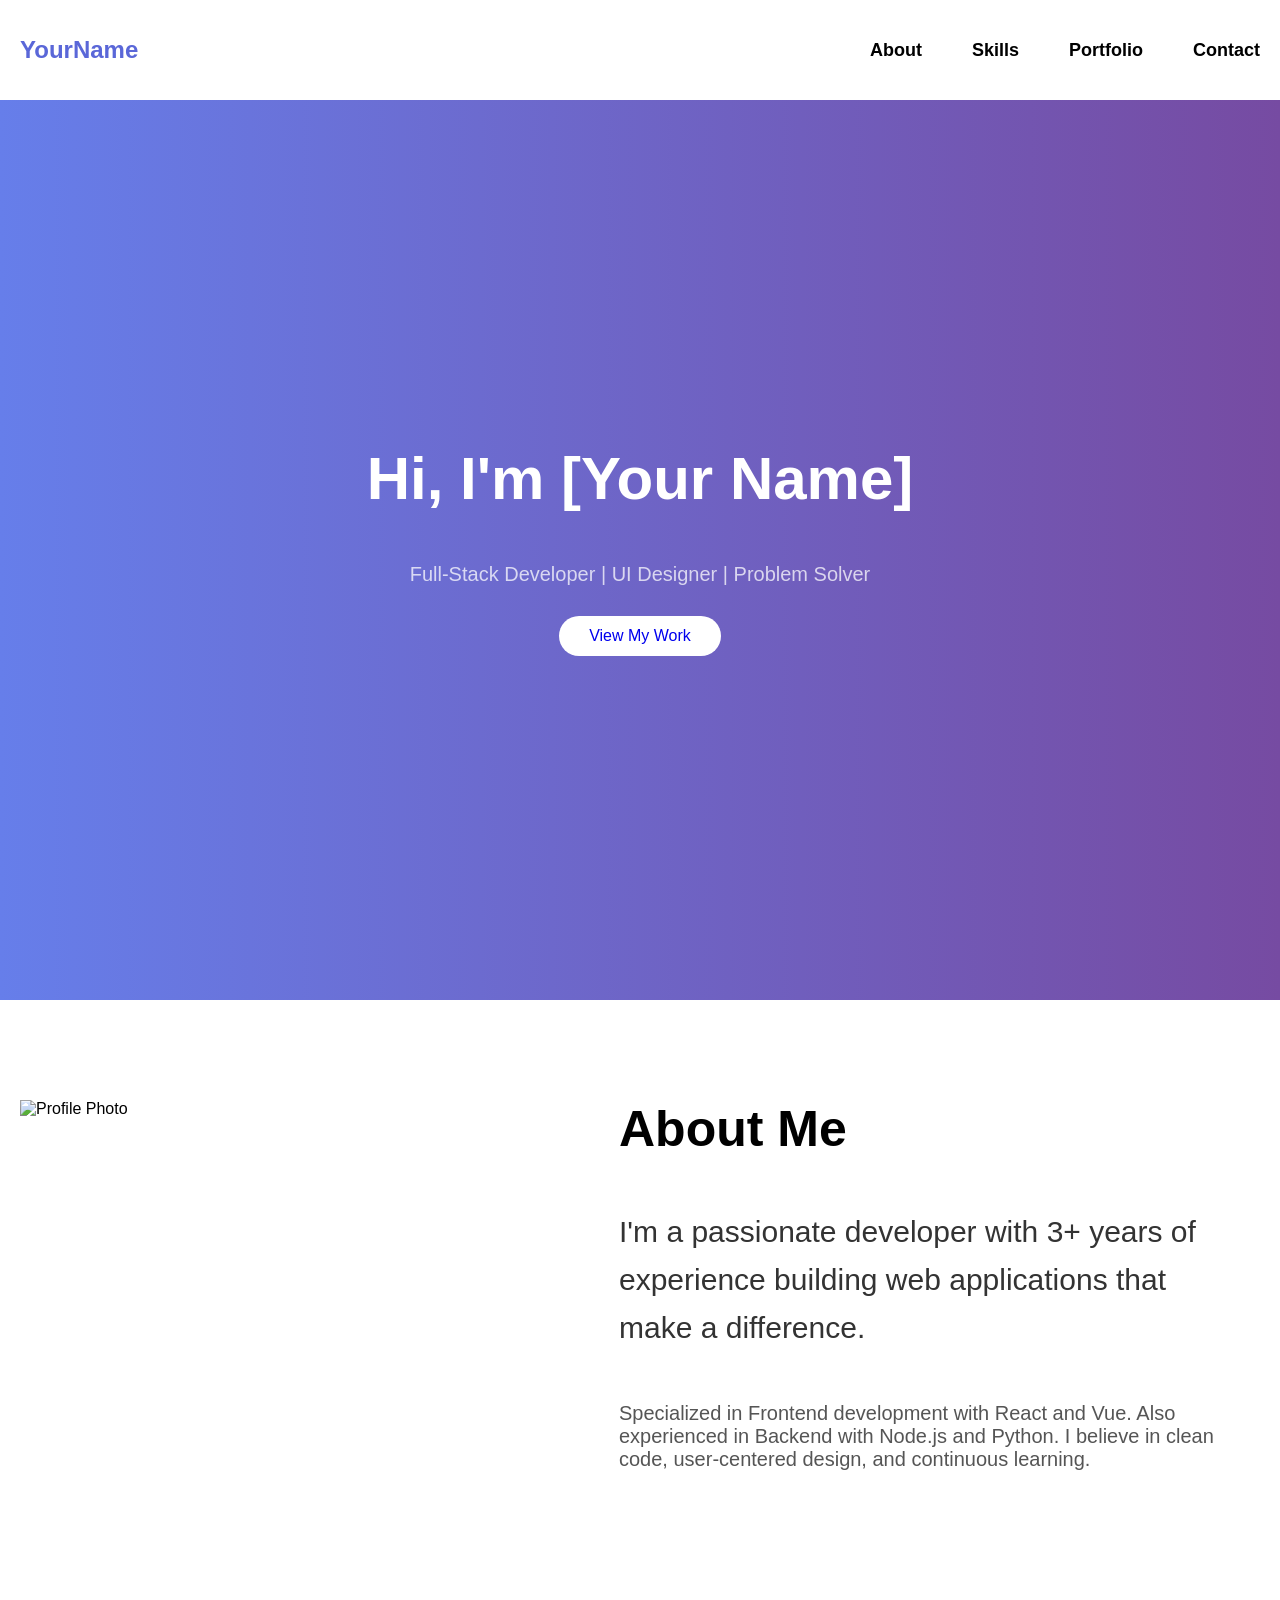
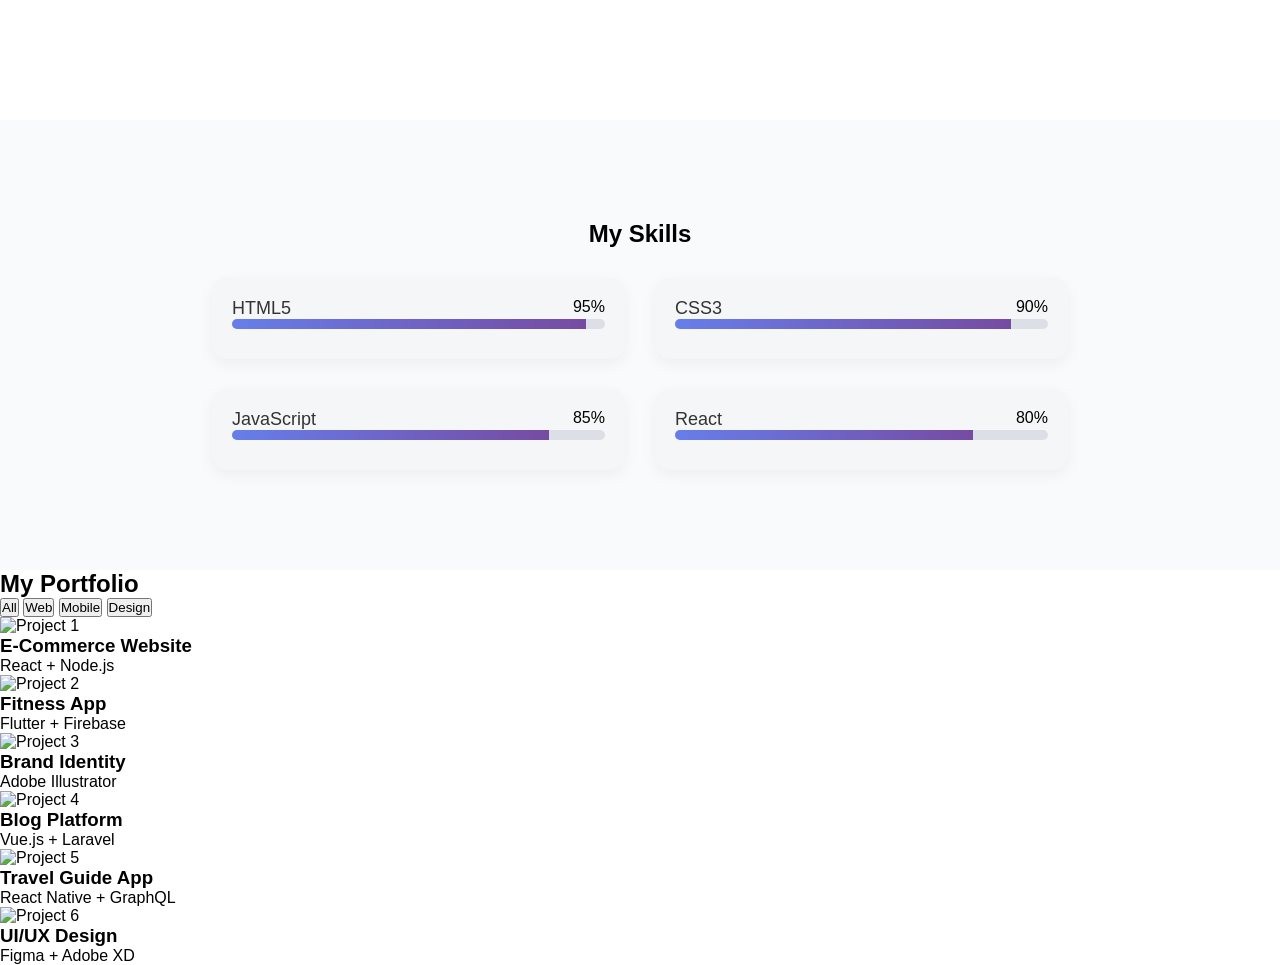
==== project/portfolio_site/6_5_2026.html @ 056db54f "[FEATURE] add portfolio section" ====
<!DOCTYPE html>
<html lang="en">
<head>
    <meta charset="UTF-8">
    <meta name="viewport" content="width=device-width, initial-scale=1.0">
    <link rel="stylesheet" href="css/01.css">
    <link rel="stylesheet" href="css/02.css">
    <title>Document</title>
</head>
<body>
    <header>
        <div class="logo">YourName</div>
            <nav>
                <a href="#about">About</a>
                <a href="#skills">Skills</a>
                <a href="#portfolio">Portfolio</a>
                <a href="#contact">Contact</a>
            </nav>
    </header>
    <section class="hero">
        <h1>Hi, I'm [Your Name]</h1>
        <p>Full-Stack Developer | UI Designer | Problem Solver</p>
        <a href="#portfolio" class="cta-button">View My Work</a>
    </section>
    <section id="about" class="about-section">
        <div class="container">
            <div class="about-grid">
                <div class="about-image">
                    <img src="https://via.placeholder.com/400x400" alt="Profile Photo">
                </div>
                <div class="about-content">
                    <h2>About Me</h2>
                    <p class="lead">I'm a passionate developer with 3+ years of experience building web
                        applications that make a difference.
                    </p>
                    <p>Specialized in Frontend development with React and Vue. Also experienced in Backend
                        with Node.js and Python. I believe in clean code, user-centered design, and continuous
                        learning.
                    </p>
                </div>
            </div>
        </div>
    </section>
    <section id="skills" class="skills-section">
        <div class="container">
            <h2>My Skills</h2>
            <div class="skills-grid">
                <div class="skill-item">
                    <div class="skill-info">
                        <span class="skill-name">HTML5</span>
                        <span class="skill-percentage">95%</span>
                    </div>
                    <div class="skill-bar">
                        <div class="skill-progress html animate"></div>
                    </div>
                </div>
                <div class="skill-item">
                    <div class="skill-info">
                        <span class="skill-name">CSS3</span>
                        <span class="skill-percentage">90%</span>
                    </div>
                    <div class="skill-bar">
                        <div class="skill-progress css animate"></div>
                    </div>
                </div>
                <div class="skill-item">
                    <div class="skill-info">
                        <span class="skill-name">JavaScript</span>
                        <span class="skill-percentage">85%</span>
                    </div>
                    <div class="skill-bar">
                        <div class="skill-progress js animate"></div>
                    </div>
                </div>
                <div class="skill-item">
                    <div class="skill-info">
                        <span class="skill-name">React</span>
                        <span class="skill-percentage">80%</span>
                    </div>
                    <div class="skill-bar">
                        <div class="skill-progress react animate"></div>
                    </div>
                </div>
            </div>
        </div>
    </section>
    <section id="portfolio" class="portfolio-section">
        <div class="container">
            <h2>My Portfolio</h2>
            <div class="portfolio-filters">
                <button class="filter-btn active">All</button>
                <button class="filter-btn">Web</button>
                <button class="filter-btn">Mobile</button>
                <button class="filter-btn">Design</button>
            </div>
            <div class="portfolio-grid">
                <div class="portfolio-item" data-category="web">
                    <img src="https://via.placeholder.com/400x300" alt="Project 1">
                    <div class="portfolio-overlay">
                        <h3>E-Commerce Website</h3>
                        <p>React + Node.js</p>
                    </div>
                </div>
                <div class="portfolio-item" data-category="mobile">
                    <img src="https://via.placeholder.com/400x300" alt="Project 2">
                    <div class="portfolio-overlay">
                        <h3>Fitness App</h3>
                        <p>Flutter + Firebase</p>
                    </div>
                </div>
                <div class="portfolio-item" data-category="design">
                    <img src="https://via.placeholder.com/400x300" alt="Project 3">
                    <div class="portfolio-overlay">
                        <h3>Brand Identity</h3>
                        <p>Adobe Illustrator</p>
                </div>
                <div class="portfolio-item" data-category="web">
                    <img src="https://via.placeholder.com/400x300" alt="Project 4">
                    <div class="portfolio-overlay">
                        <h3>Blog Platform</h3>
                        <p>Vue.js + Laravel</p>
                    </div>
                </div>
                <div class="portfolio-item" data-category="mobile">
                    <img src="https://via.placeholder.com/400x300" alt="Project 5">
                    <div class="portfolio-overlay">
                        <h3>Travel Guide App</h3>
                        <p>React Native + GraphQL</p>
                    </div>
                </div>
                <div class="portfolio-item" data-category="design">
                    <img src="https://via.placeholder.com/400x300" alt="Project 6">
                    <div class="portfolio-overlay">
                        <h3>UI/UX Design</h3>
                        <p>Figma + Adobe XD</p>
                    </div>
                </div>
            </div>
        </div>
    </section>
</body>
</html>
---- project/portfolio_site/css/01.css ----
* {
    margin: 0;
    padding: 0;
    box-sizing: border-box;
    font-family: 'Segoe UI', sans-serif
}

header
{
    position: sticky;
    top: 0;
    background-color: white;
    height: 100px;
    display: flex;
    justify-content: space-between;
    align-items: center;
    padding: 0 20px;
    z-index: 1000;
}
nav
{
    display: flex;
    gap: 50px;
}
nav a
{
    text-decoration: none;
    color: black;
    font-size: 18px;
    font-weight: bold;
    
}

nav a:hover
{
    color: yellow;
    text-decoration: underline;
}

.logo
{
    font-size: 24px;
    font-weight: bold;
    color:  #5A67D8;
}

.hero
{
    height: 100vh;
    background: linear-gradient(to right, #667eea, #764ba2);
    display: flex;
    flex-direction: column;
    justify-content: center;
    align-items: center;
    color: white;
    gap: 30px;
}

.hero h1
{
    font-size: 60px;
    margin-bottom: 20px;
}

.hero p
{
    font-size: 20px;
    color: rgba(255, 255, 255, 0.74)
    
}

.hero a
{
    display: flex;
    height: 40px;
    padding: 15px 30px;
    background-color: white;
    text-decoration: none;
    border-radius: 35px;
    align-items: center;
    justify-content: center;
}
---- project/portfolio_site/css/02.css ----
* {
    margin: 0;
    padding: 0;
    box-sizing: border-box;
    font-family: 'Segoe UI', sans-serif
}

.about-section
{
    padding: 100px 20px;
    height: 80vh;
}

.about-grid
{
    display: flex;
    flex-direction: row;
    gap: 300px;
}

.about-image
{
    width: 30%;
}
.about-content
{
    padding: 0px 20px 0 20px;
    width: 70%;
    display: flex;
    flex-direction: column;
    gap: 50px;
}

.about-content h2
{
    font-size: 50px;
    text-decoration: bold; 
}

.about-content .lead
{
    
    font-size: 30px;
    color: #333;
    line-height: 1.6;

}

.about-content p
{
    font-size: 20px;
    color: #555;

}

.skills-section .container
{
    display: flex;
    flex-direction: column;
    height: 50vh;
    margin: 0 auto;
    justify-content: center;
    align-items: center;
    gap: 30px;
    background-color: #F8FAFC;
}

.skills-grid {
    width: 70%;
    padding: 0 20px 0 20px;
    display: grid;
    grid-template-columns: repeat(2, 1fr);
    gap: 30px;
}


.skill-item {
    background: #f5f6f8;
    padding: 20px;
    border-radius: 15px;
    box-shadow: 0 5px 15px rgba(0,0,0,0.05);
    gap: 30px;
}


.skill-header {
    display: flex;
    justify-content: space-between;
    margin-bottom: 10px;
    font-weight: 600;
}

.skill-info {
    display: flex;
    justify-content: space-between;
}

.skill-name {
    font-size: 18px;
    color: #333;
}

.skill-bar {
    width: 100%;
    height: 10px;
    background: #dcdfe6;
    border-radius: 10px;
    overflow: hidden;
    margin: 0 0 10px 0;
}

.skill-progress {
    background: linear-gradient(90deg, #667eea, #764ba2);
    height: 100%;
    width: 0;
    transition: width 1s ease-out;
}

.html.animate { width: 95%; }
.css.animate { width: 90%; }
.js.animate { width: 85%; }
.react.animate { width: 80%; }
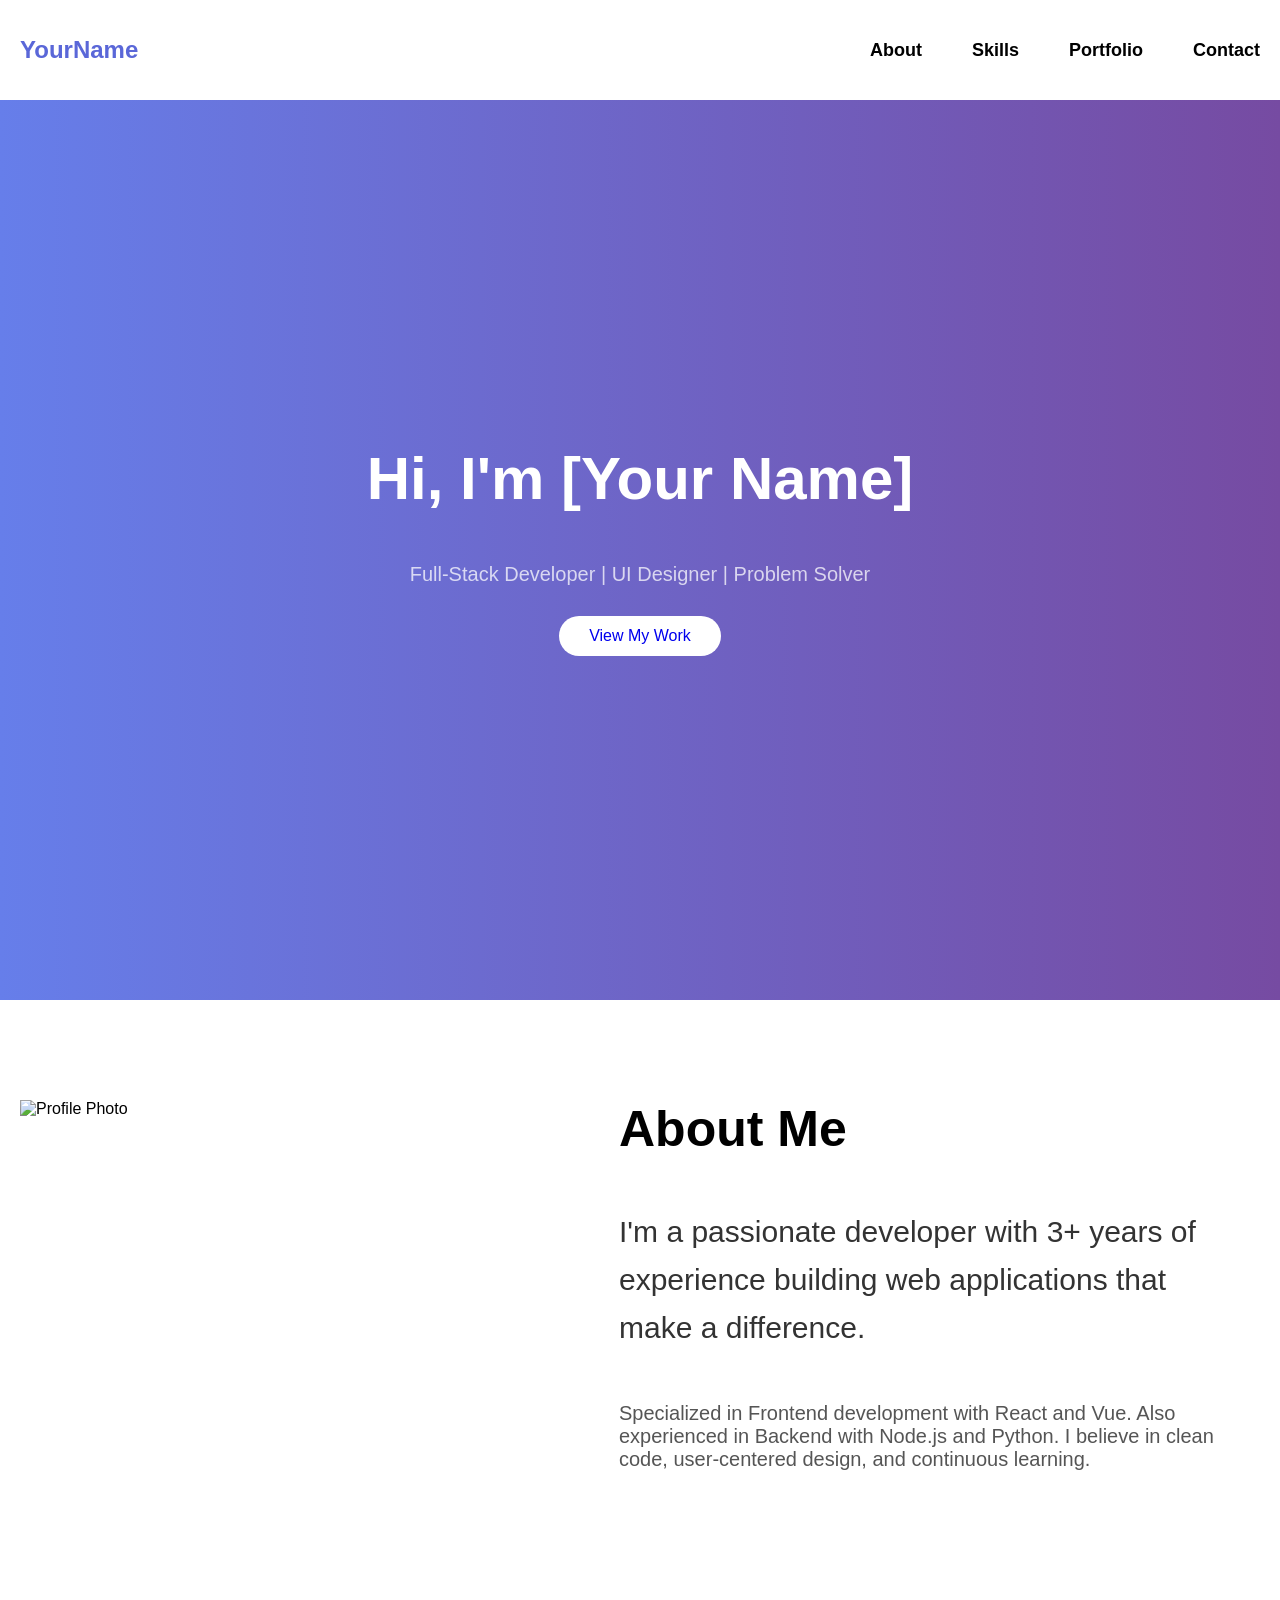
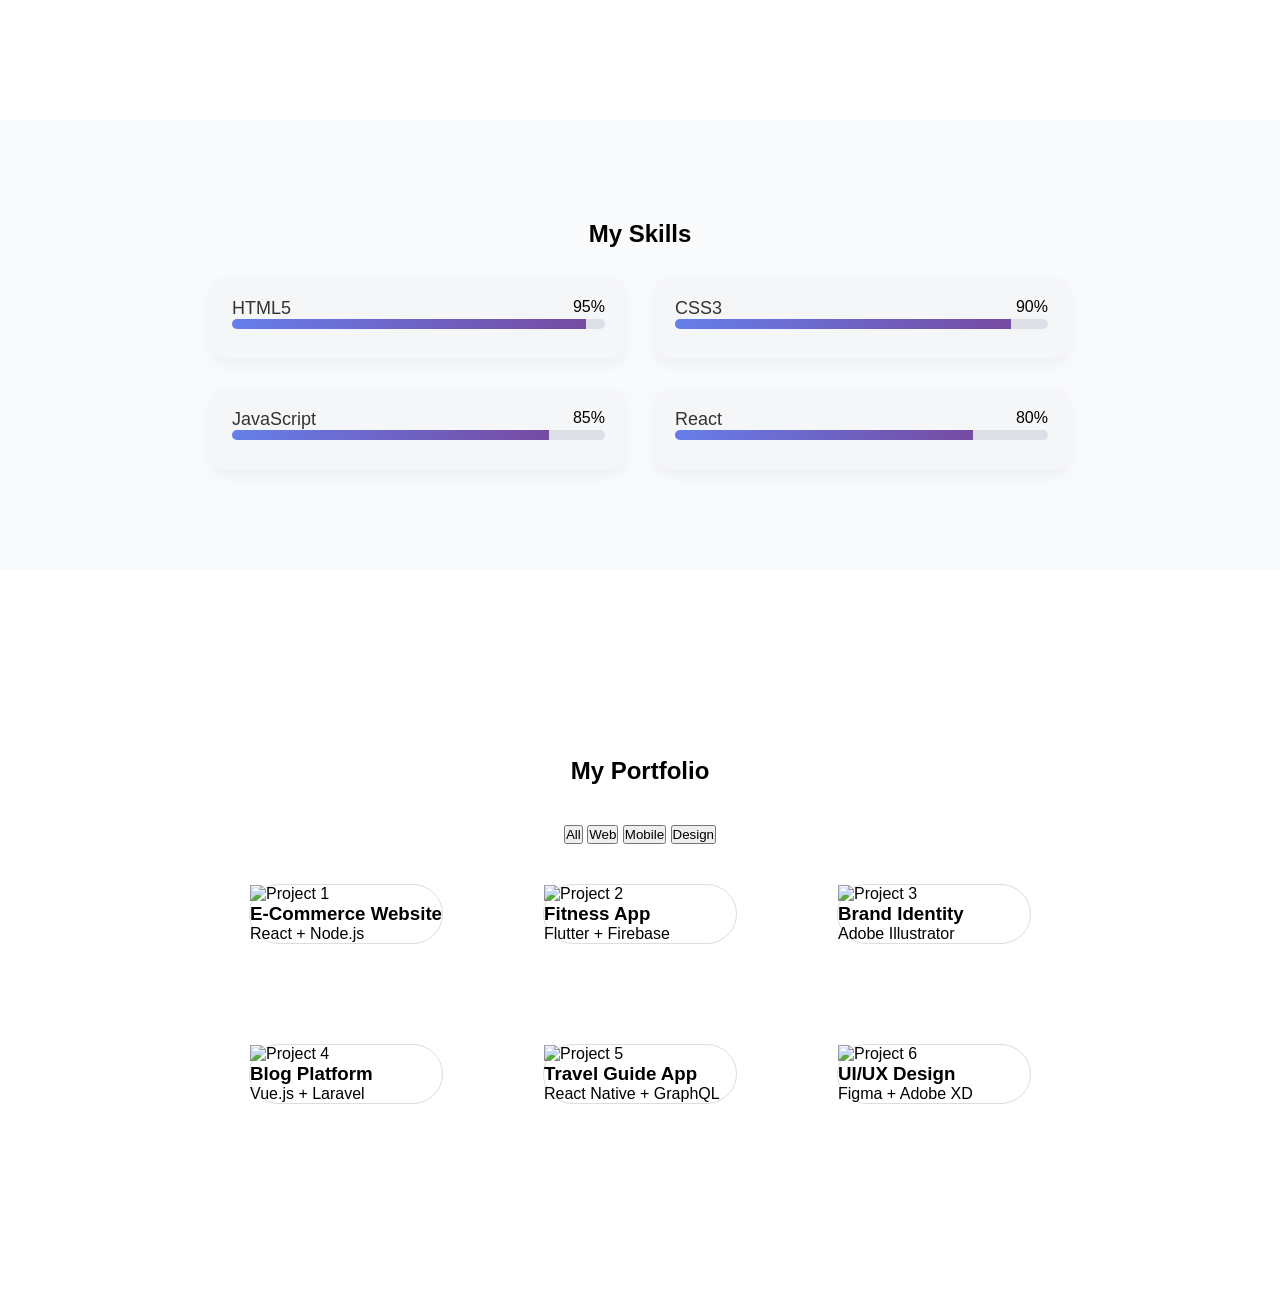
==== commit 87615c8c: "[STYLE] styling portfolio section" ====
--- a/project/portfolio_site/6_5_2026.html
+++ b/project/portfolio_site/6_5_2026.html
@@ -5,6 +5,7 @@
     <meta name="viewport" content="width=device-width, initial-scale=1.0">
     <link rel="stylesheet" href="css/01.css">
     <link rel="stylesheet" href="css/02.css">
+    <link rel="stylesheet" href="css/03.css">
     <title>Document</title>
 </head>
 <body>
@@ -113,6 +114,7 @@
                     <div class="portfolio-overlay">
                         <h3>Brand Identity</h3>
                         <p>Adobe Illustrator</p>
+                    </div>
                 </div>
                 <div class="portfolio-item" data-category="web">
                     <img src="https://via.placeholder.com/400x300" alt="Project 4">
--- a/project/portfolio_site/css/03.css
+++ b/project/portfolio_site/css/03.css
@@ -0,0 +1,29 @@
+* {
+    margin: 0;
+    padding: 0;
+    box-sizing: border-box;
+    font-family: 'Segoe UI', sans-serif
+}
+
+.portfolio-section .container
+{
+    display: flex;
+    flex-direction: column;
+    align-items: center;
+    justify-content: center;
+    height: 80vh;
+    padding: 100px 20px;
+    background-color: white;
+    gap: 40px;
+}
+
+.portfolio-item {
+    border: 1px solid #ddd;
+    border-radius: 30px;
+}
+
+.portfolio-grid {
+    display: grid;
+    grid-template-columns: repeat(3, 1fr);
+    gap: 100px;
+}
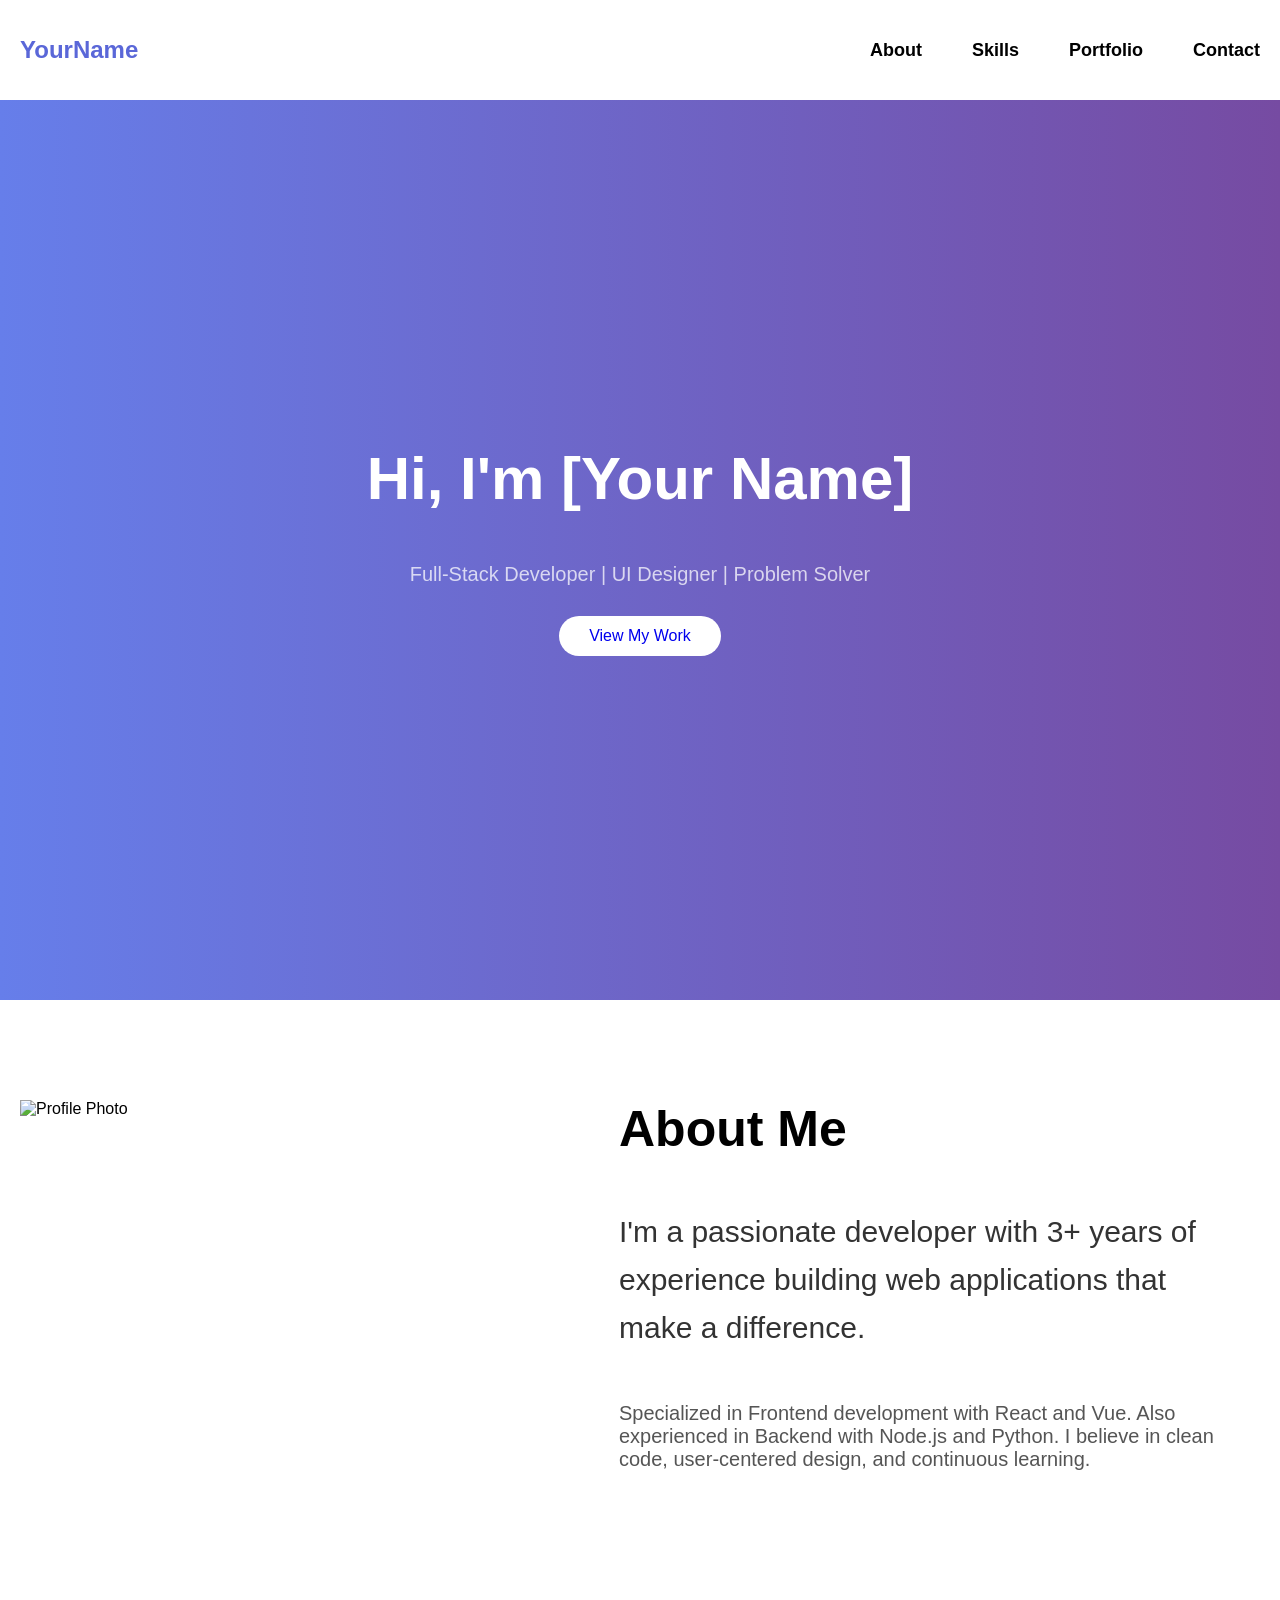
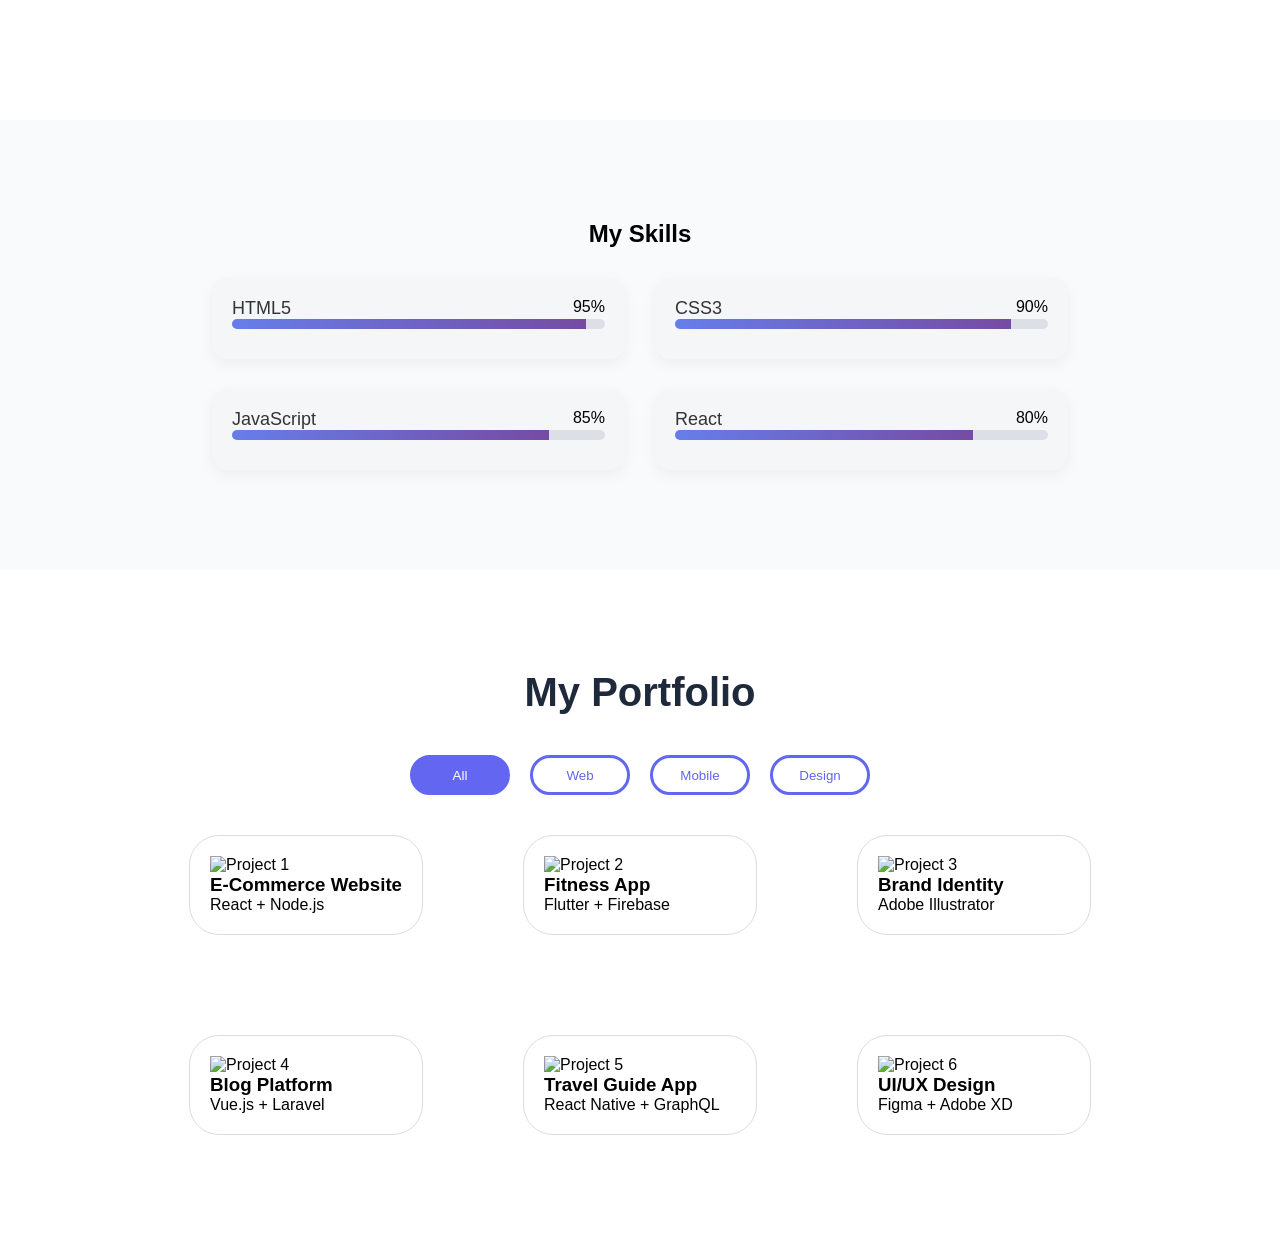
==== commit 3088b901: "[STYLE] styling buttons in portfolio section" ====
--- a/project/portfolio_site/6_5_2026.html
+++ b/project/portfolio_site/6_5_2026.html
@@ -96,42 +96,42 @@
             </div>
             <div class="portfolio-grid">
                 <div class="portfolio-item" data-category="web">
-                    <img src="https://via.placeholder.com/400x300" alt="Project 1">
+                    <img src="https://encrypted-tbn0.gstatic.com/images?q=tbn:ANd9GcSwdjiU_Q-FLJydGqnNnPsh4TSI9zRks86b4dTK4Wbmyg&s=10" alt="Project 1">
                     <div class="portfolio-overlay">
                         <h3>E-Commerce Website</h3>
                         <p>React + Node.js</p>
                     </div>
                 </div>
                 <div class="portfolio-item" data-category="mobile">
-                    <img src="https://via.placeholder.com/400x300" alt="Project 2">
+                    <img src="https://encrypted-tbn0.gstatic.com/images?q=tbn:ANd9GcSwdjiU_Q-FLJydGqnNnPsh4TSI9zRks86b4dTK4Wbmyg&s=10" alt="Project 2">
                     <div class="portfolio-overlay">
                         <h3>Fitness App</h3>
                         <p>Flutter + Firebase</p>
                     </div>
                 </div>
                 <div class="portfolio-item" data-category="design">
-                    <img src="https://via.placeholder.com/400x300" alt="Project 3">
+                    <img src="https://encrypted-tbn0.gstatic.com/images?q=tbn:ANd9GcSwdjiU_Q-FLJydGqnNnPsh4TSI9zRks86b4dTK4Wbmyg&s=10" alt="Project 3">
                     <div class="portfolio-overlay">
                         <h3>Brand Identity</h3>
                         <p>Adobe Illustrator</p>
                     </div>
                 </div>
                 <div class="portfolio-item" data-category="web">
-                    <img src="https://via.placeholder.com/400x300" alt="Project 4">
+                    <img src="https://encrypted-tbn0.gstatic.com/images?q=tbn:ANd9GcSwdjiU_Q-FLJydGqnNnPsh4TSI9zRks86b4dTK4Wbmyg&s=10" alt="Project 4">
                     <div class="portfolio-overlay">
                         <h3>Blog Platform</h3>
                         <p>Vue.js + Laravel</p>
                     </div>
                 </div>
                 <div class="portfolio-item" data-category="mobile">
-                    <img src="https://via.placeholder.com/400x300" alt="Project 5">
+                    <img src="https://encrypted-tbn0.gstatic.com/images?q=tbn:ANd9GcSwdjiU_Q-FLJydGqnNnPsh4TSI9zRks86b4dTK4Wbmyg&s=10" alt="Project 5">
                     <div class="portfolio-overlay">
                         <h3>Travel Guide App</h3>
                         <p>React Native + GraphQL</p>
                     </div>
                 </div>
                 <div class="portfolio-item" data-category="design">
-                    <img src="https://via.placeholder.com/400x300" alt="Project 6">
+                    <img src="https://encrypted-tbn0.gstatic.com/images?q=tbn:ANd9GcSwdjiU_Q-FLJydGqnNnPsh4TSI9zRks86b4dTK4Wbmyg&s=10" alt="Project 6">
                     <div class="portfolio-overlay">
                         <h3>UI/UX Design</h3>
                         <p>Figma + Adobe XD</p>
--- a/project/portfolio_site/css/03.css
+++ b/project/portfolio_site/css/03.css
@@ -11,13 +11,49 @@
     flex-direction: column;
     align-items: center;
     justify-content: center;
-    height: 80vh;
+    height: auto;
     padding: 100px 20px;
     background-color: white;
     gap: 40px;
+    width: 100%;
+}
+
+.portfolio-section .container h2
+{
+    font-size: 40px;
+    color: #1E293B;
+    text-decoration: bold;
+    align-items: center;
+    justify-content: center;
+}
+
+.portfolio-section .container .portfolio-filters
+{
+    display: flex;
+    gap: 20px;
+    width: 100%;
+    align-items: center;
+    justify-content: center;
+}
+
+.portfolio-section .container .portfolio-filters .filter-btn
+{
+    width: 100px;
+    height: 40px;
+    border-radius: 30px;
+    border: 3px solid #6366F1;
+    background: white;
+    color: #6366F1;
+}
+
+.portfolio-section .container .portfolio-filters .filter-btn.active
+{
+    background-color: #6366F1;
+    color: white;
 }
 
 .portfolio-item {
+    padding: 20px;
     border: 1px solid #ddd;
     border-radius: 30px;
 }
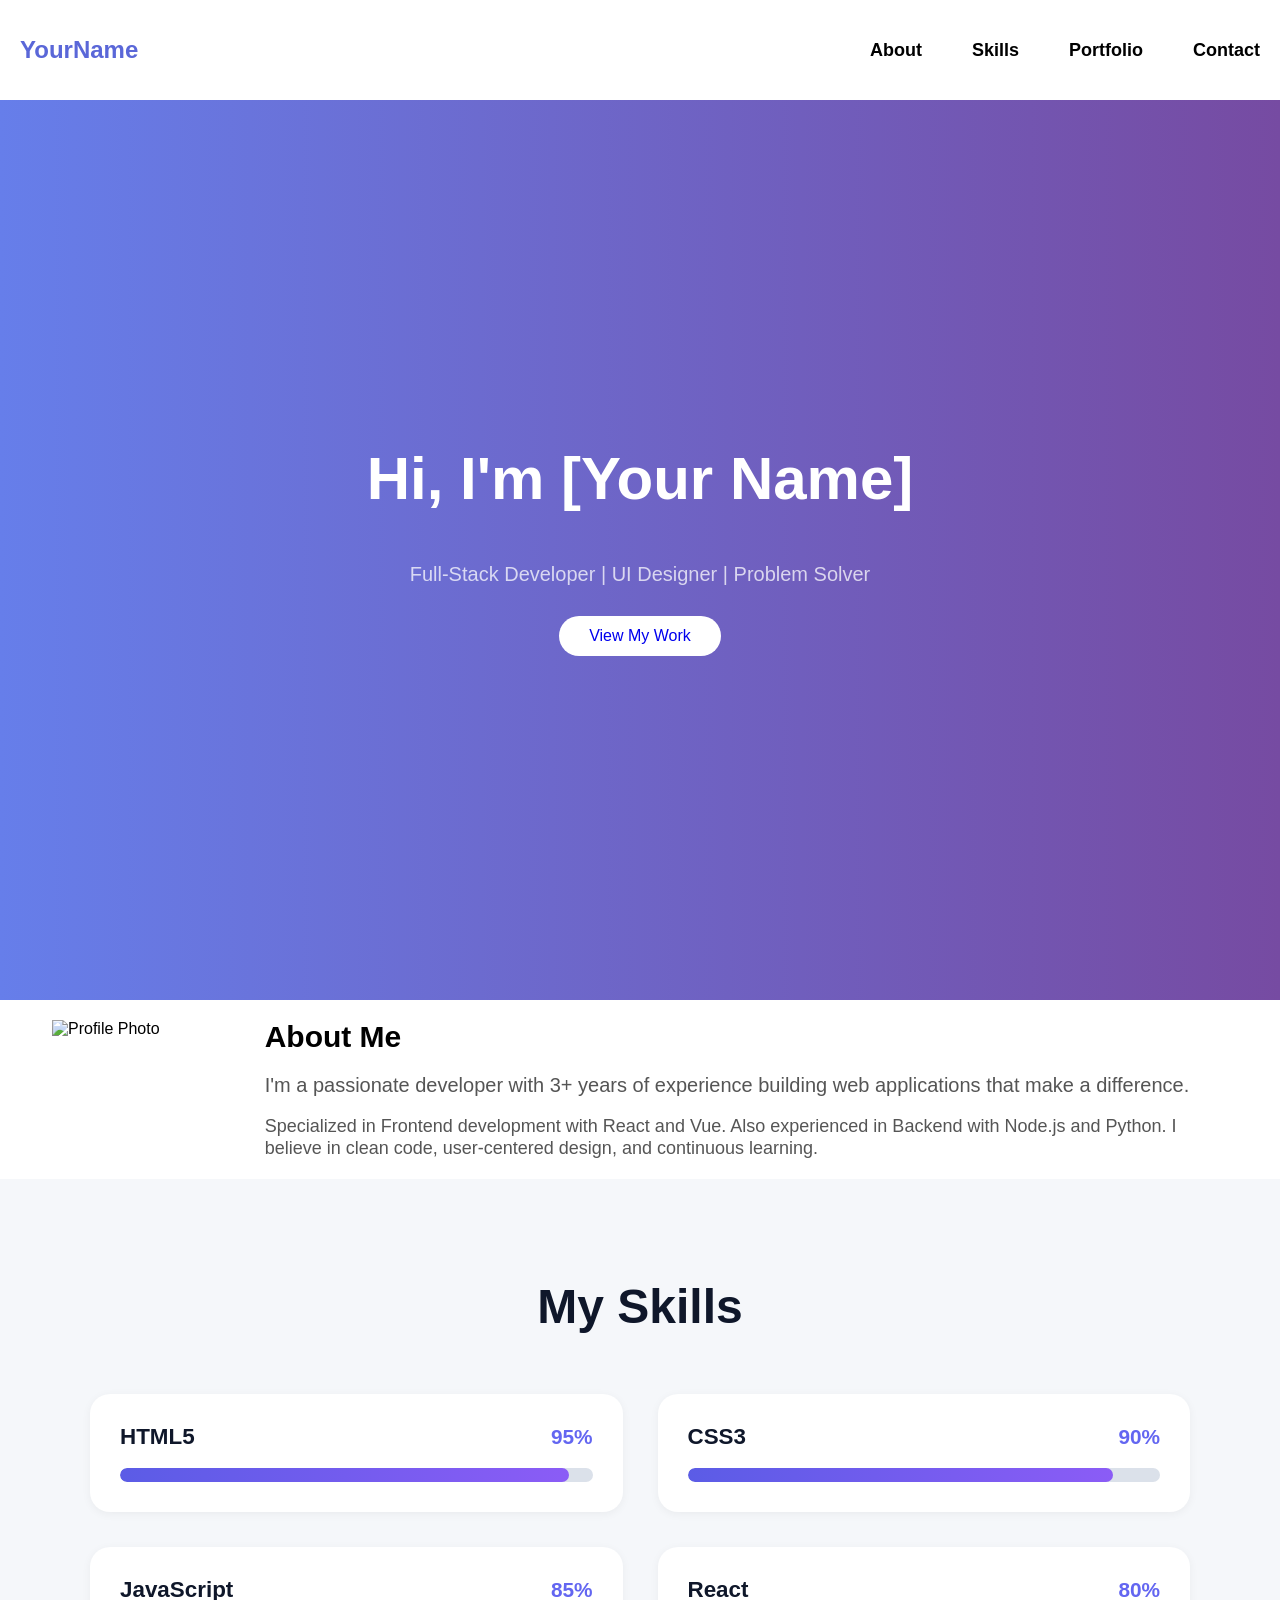
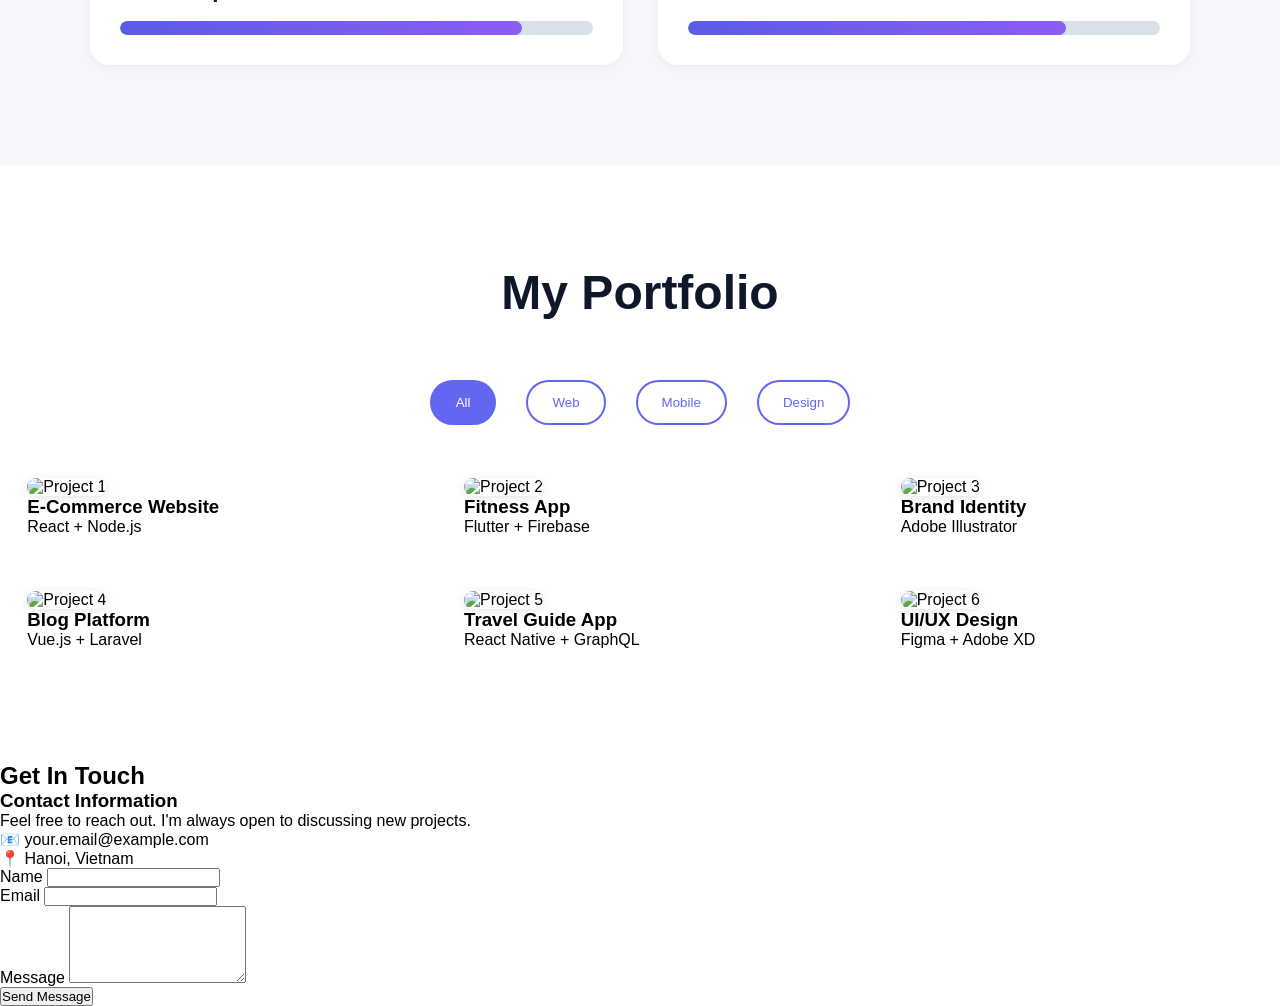
==== commit d30ea02e: "[FEATURE] add contact section" ====
--- a/project/portfolio_site/6_5_2026.html
+++ b/project/portfolio_site/6_5_2026.html
@@ -140,5 +140,39 @@
             </div>
         </div>
     </section>
+    <section id="contact" class="contact-section">
+        <div class="container">
+            <h2>Get In Touch</h2>
+            <div class="contact-wrapper">
+                <div class="contact-info">
+                    <h3>Contact Information</h3>
+                    <p>Feel free to reach out. I'm always open to discussing new projects.</p>
+                    <div class="info-item">
+                        <span class="icon">📧</span>
+                        <span>your.email@example.com</span>
+                    </div>
+                    <div class="info-item">
+                        <span class="icon">📍</span>
+                        <span>Hanoi, Vietnam</span>
+                    </div>
+                </div>
+                <form class="contact-form">
+                    <div class="form-group">
+                        <label for="name">Name</label>
+                        <input type="text" id="name" name="name" required>
+                    </div>
+                    <div class="form-group">
+                        <label for="email">Email</label>
+                        <input type="email" id="email" name="email" required>
+                    </div>
+                    <div class="form-group">
+                        <label for="message">Message</label>
+                        <textarea id="message" name="message" rows="5" required></textarea>
+                    </div>
+                    <button type="submit" class="submit-btn">Send Message</button>
+                </form>
+            </div>
+        </div>
+    </section>
 </body>
 </html>
--- a/project/portfolio_site/css/01.css
+++ b/project/portfolio_site/css/01.css
@@ -11,6 +11,7 @@
     top: 0;
     background-color: white;
     height: 100px;
+    width: 100%;
     display: flex;
     justify-content: space-between;
     align-items: center;
--- a/project/portfolio_site/css/02.css
+++ b/project/portfolio_site/css/02.css
@@ -1,122 +1,155 @@
 * {
-    margin: 0;
+    margin: 0 auto;
     padding: 0;
     box-sizing: border-box;
     font-family: 'Segoe UI', sans-serif
 }
 
-.about-section
+.about-grid 
 {
-    padding: 100px 20px;
-    height: 80vh;
+    display: grid;
+    grid-template-columns: 1fr 5fr;
+    gap: 20px;
+    padding: 20px;
+    width: 95%;
+    margin: 0 auto;
 }
 
-.about-grid
+.about-image 
+{
+    width: 100%;
+    height: auto;
+    border-radius: 10px;
+}
+
+.about-content 
 {
     display: flex;
-    flex-direction: row;
-    gap: 300px;
+    flex-direction: column;
+    gap : 15px;
 }
 
-.about-image
+.about-content h2 
 {
-    width: 30%;
-}
-.about-content
-{
-    padding: 0px 20px 0 20px;
-    width: 70%;
-    display: flex;
-    flex-direction: column;
-    gap: 50px;
+    font-size: 30px;
 }
 
-.about-content h2
+.about-content p 
 {
-    font-size: 50px;
-    text-decoration: bold; 
+    font-size: 18px;
+    line-height: 1.2;
+    color: #555;
 }
 
 .about-content .lead
 {
-    
-    font-size: 30px;
-    color: #333;
+    font-size: 20px;
     line-height: 1.6;
-
+    color: #555;
 }
 
-.about-content p
+.skills-section
 {
-    font-size: 20px;
-    color: #555;
-
+    background: #f5f7fa;
+    padding: 100px 0;
 }
 
 .skills-section .container
 {
-    display: flex;
-    flex-direction: column;
-    height: 50vh;
+    width: 90%;
+    max-width: 1100px;
     margin: 0 auto;
-    justify-content: center;
-    align-items: center;
-    gap: 30px;
-    background-color: #F8FAFC;
 }
 
-.skills-grid {
-    width: 70%;
-    padding: 0 20px 0 20px;
+.skills-section h2
+{
+    text-align: center;
+    font-size: 3rem;
+    font-weight: 700;
+    color: #0f172a;
+    margin-bottom: 60px;
+}
+
+.skills-grid
+{
     display: grid;
-    grid-template-columns: repeat(2, 1fr);
-    gap: 30px;
+    grid-template-columns:
+    repeat(auto-fit, minmax(400px, 1fr));
+    gap: 35px;
+}
+
+.skill-item
+{
+    background: white;
+    padding: 30px;
+    border-radius: 20px;
+    box-shadow:
+    0 2px 10px rgba(0,0,0,0.05);
+}
+
+.skill-info
+{
+    display: flex;
+    justify-content: space-between;
+    align-items: center;
+    margin-bottom: 18px;
+}
+
+.skill-name
+{
+    font-size: 1.4rem;
+    font-weight: 600;
+    color: #0f172a;
+}
+
+.skill-percentage
+{
+    font-size: 1.3rem;
+    font-weight: 600;
+
+    color: #6366f1;
+}
+
+.skill-bar
+{
+    width: 100%;
+    height: 14px;
+    background: #dbe1ea;
+    border-radius: 999px;
+    overflow: hidden;
+}
+
+.skill-progress
+{
+    height: 100%;
+    border-radius: 999px;
+    background: linear-gradient(90deg, #5b5ce6, #8b5cf6);
 }
 
 
-.skill-item {
-    background: #f5f6f8;
-    padding: 20px;
-    border-radius: 15px;
-    box-shadow: 0 5px 15px rgba(0,0,0,0.05);
-    gap: 30px;
+
+.skill-progress.html
+{
+    width: 95%;
 }
 
-
-.skill-header {
-    display: flex;
-    justify-content: space-between;
-    margin-bottom: 10px;
-    font-weight: 600;
+.skill-progress.css
+{
+    width: 90%;
 }
 
-.skill-info {
-    display: flex;
-    justify-content: space-between;
+.skill-progress.js
+{
+    width: 85%;
 }
 
-.skill-name {
-    font-size: 18px;
-    color: #333;
+.skill-progress.react
+{
+    width: 80%;
 }
 
-.skill-bar {
-    width: 100%;
-    height: 10px;
-    background: #dcdfe6;
-    border-radius: 10px;
-    overflow: hidden;
-    margin: 0 0 10px 0;
+.animate
+{
+    animation: fillBar 1.5s ease;
 }
 
-.skill-progress {
-    background: linear-gradient(90deg, #667eea, #764ba2);
-    height: 100%;
-    width: 0;
-    transition: width 1s ease-out;
-}
-
-.html.animate { width: 95%; }
-.css.animate { width: 90%; }
-.js.animate { width: 85%; }
-.react.animate { width: 80%; }
--- a/project/portfolio_site/css/03.css
+++ b/project/portfolio_site/css/03.css
@@ -5,61 +5,71 @@
     font-family: 'Segoe UI', sans-serif
 }
 
+.portfolio-section
+{
+    padding: 100px 0;
+}
+
 .portfolio-section .container
 {
-    display: flex;
-    flex-direction: column;
-    align-items: center;
-    justify-content: center;
-    height: auto;
-    padding: 100px 20px;
-    background-color: white;
-    gap: 40px;
     width: 100%;
+    max-width: 1400px;
+    margin: 0 auto; 
+}
+.portfolio-section h2
+{
+    text-align: center;
+    font-size: 3rem;
+    font-weight: 700;
+    color: #0f172a;
+    margin-bottom: 60px;
 }
 
-.portfolio-section .container h2
+.portfolio-filters
 {
-    font-size: 40px;
-    color: #1E293B;
-    text-decoration: bold;
-    align-items: center;
+    display: flex;
     justify-content: center;
+    gap: 30px;
+    margin-bottom: 40px;
 }
 
-.portfolio-section .container .portfolio-filters
+.filter-btn
 {
-    display: flex;
-    gap: 20px;
-    width: 100%;
-    align-items: center;
-    justify-content: center;
+    padding: 0.8rem 1.5rem;
+    border-radius: 999px;
+    font-weight: 500;
+    color: #6366F1;
+    background-color: white;
+    border: 2px solid #6366F1;
+    cursor: pointer;
+    transition: all 0.3s ease;
 }
 
-.portfolio-section .container .portfolio-filters .filter-btn
-{
-    width: 100px;
-    height: 40px;
-    border-radius: 30px;
-    border: 3px solid #6366F1;
-    background: white;
-    color: #6366F1;
-}
-
-.portfolio-section .container .portfolio-filters .filter-btn.active
+.filter-btn.active
 {
     background-color: #6366F1;
     color: white;
 }
 
-.portfolio-item {
-    padding: 20px;
-    border: 1px solid #ddd;
-    border-radius: 30px;
+.portfolio-grid
+{
+    display: grid;
+    grid-template-columns: repeat(3, 1fr);
+    place-items: center;
+    gap: 30px;
 }
 
-.portfolio-grid {
-    display: grid;
-    grid-template-columns: repeat(3, 1fr);
-    gap: 100px;
+.portfolio-item 
+{
+    width: 100%;
+    max-width: 400px;
+    padding: 0.8rem 1.5rem;
+}
+
+.portfolio-item img
+{
+    width: 100%;
+    border-radius: 20px;
+    box-shadow: 0 2px 10px rgba(0,0,0,0.1);
+    transition: all 0.3s ease;
 }
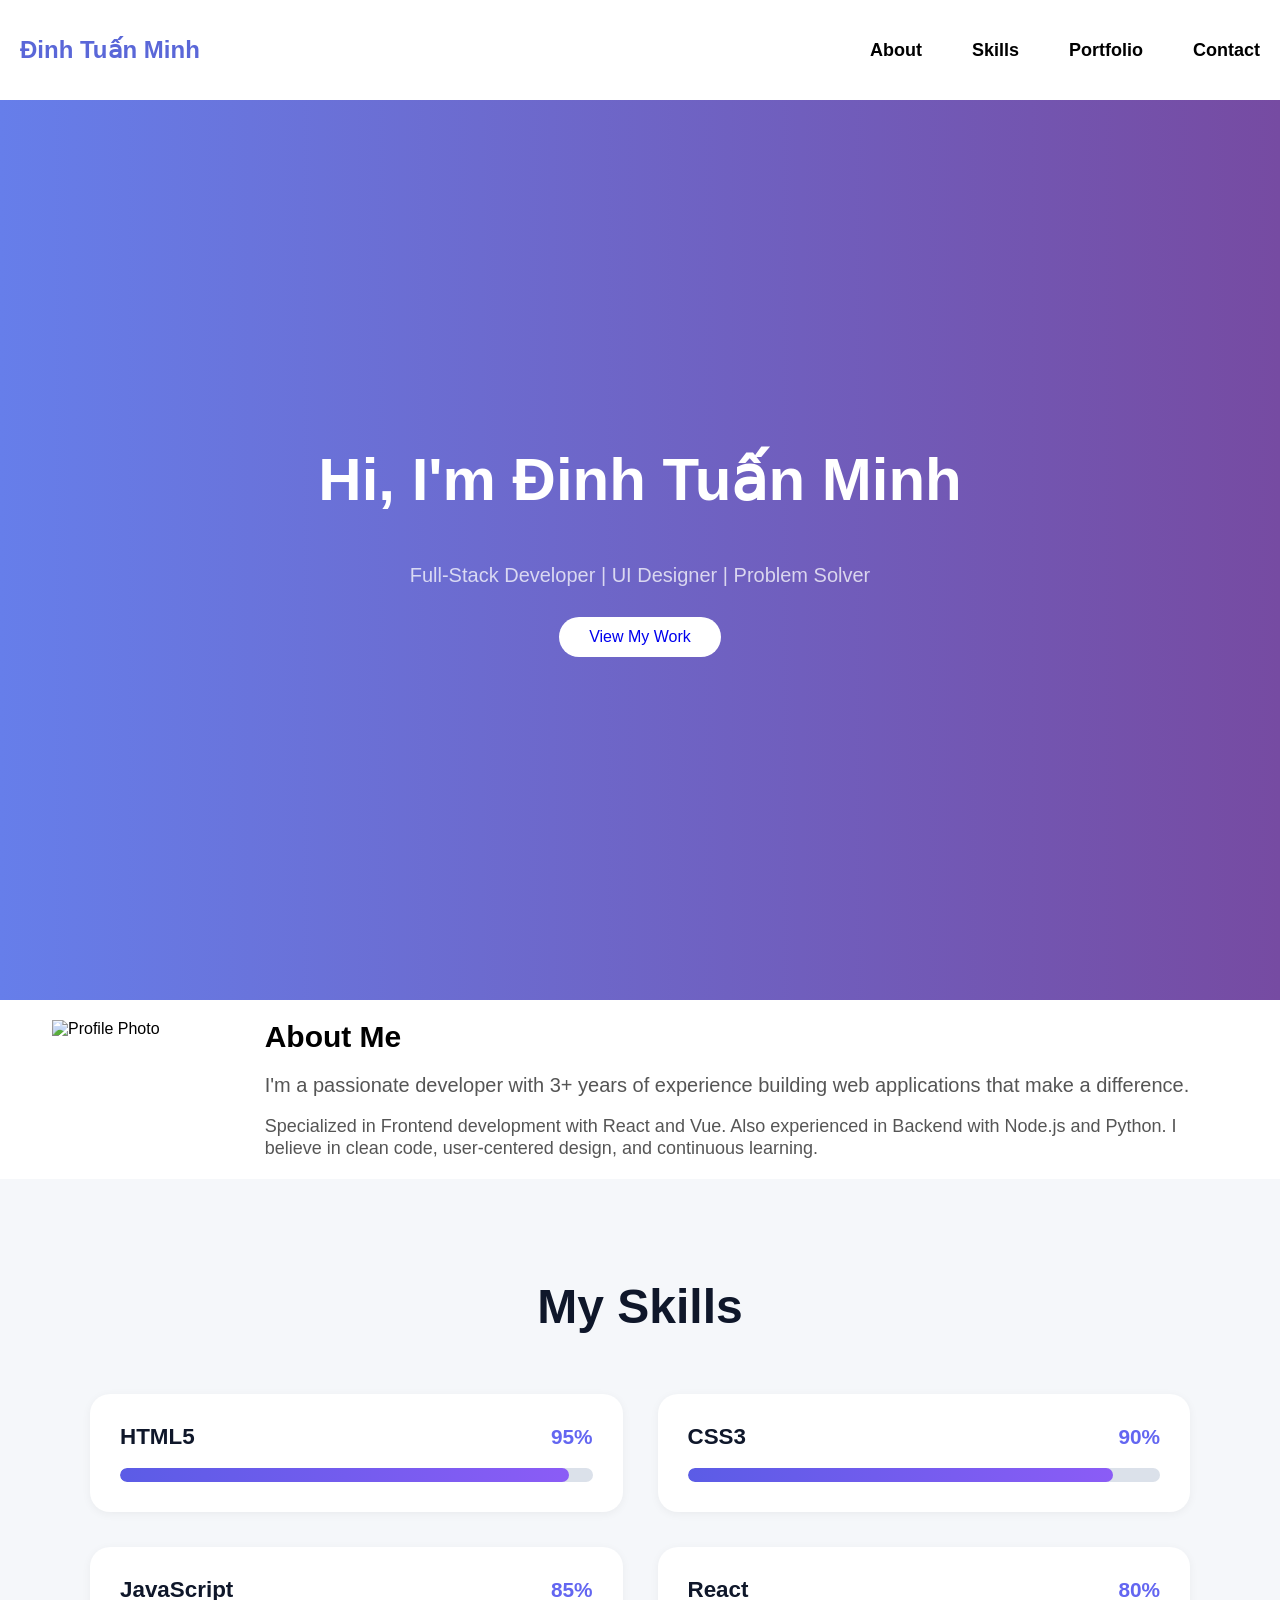
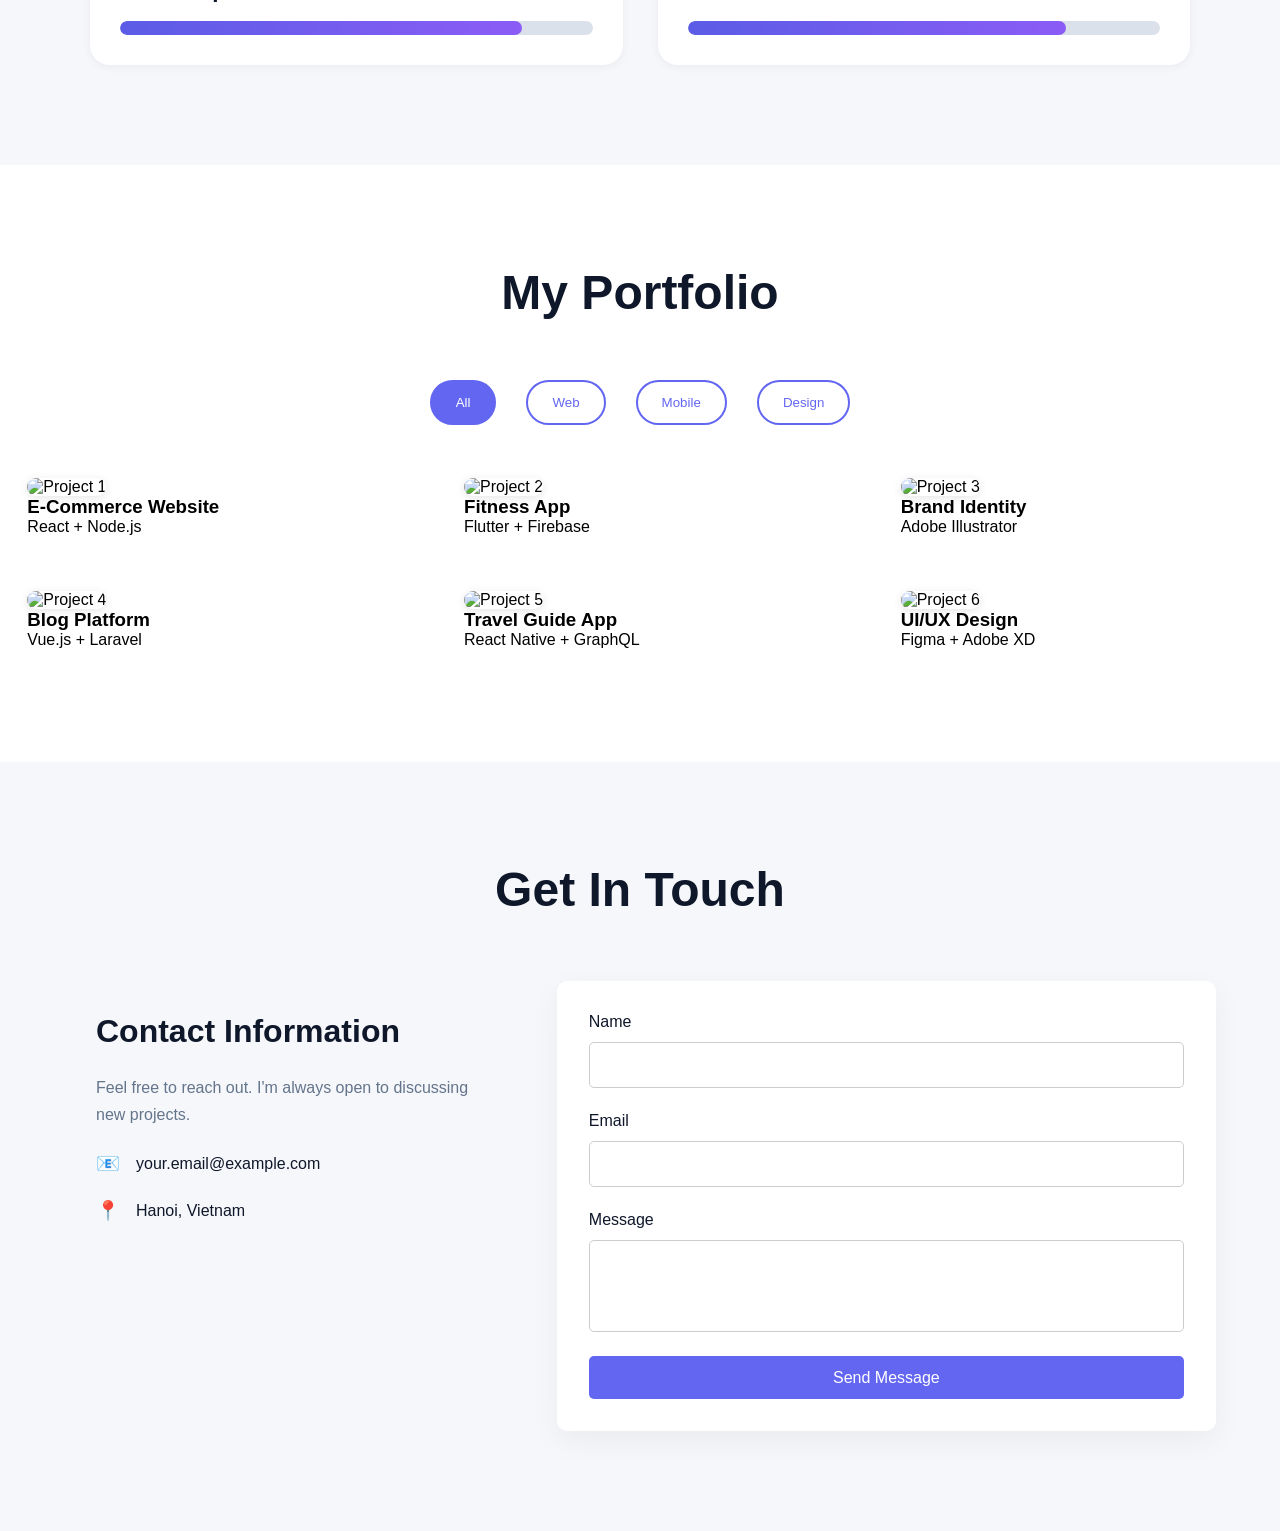
==== commit 22546fca: "[STYLE] styling contact section" ====
--- a/project/portfolio_site/6_5_2026.html
+++ b/project/portfolio_site/6_5_2026.html
@@ -6,11 +6,12 @@
     <link rel="stylesheet" href="css/01.css">
     <link rel="stylesheet" href="css/02.css">
     <link rel="stylesheet" href="css/03.css">
-    <title>Document</title>
+    <link rel="stylesheet" href="css/04.css">
+    <title>Đinh Tuấn Minh</title>
 </head>
 <body>
     <header>
-        <div class="logo">YourName</div>
+        <div class="logo">Đinh Tuấn Minh</div>
             <nav>
                 <a href="#about">About</a>
                 <a href="#skills">Skills</a>
@@ -19,7 +20,7 @@
             </nav>
     </header>
     <section class="hero">
-        <h1>Hi, I'm [Your Name]</h1>
+        <h1>Hi, I'm Đinh Tuấn Minh</h1>
         <p>Full-Stack Developer | UI Designer | Problem Solver</p>
         <a href="#portfolio" class="cta-button">View My Work</a>
     </section>
--- a/project/portfolio_site/css/04.css
+++ b/project/portfolio_site/css/04.css
@@ -0,0 +1,123 @@
+*
+{ 
+    margin: 0; 
+    padding: 0; 
+    box-sizing: border-box; 
+    font-family: 'Segoe UI', sans-serif 
+}
+
+.contact-section
+{
+    padding: 100px 0;
+    background-color: #f5f7fa;
+    margin: 0 auto;
+}
+
+.contact-section .container
+{
+    width: 90%;
+    max-width: 1200px;
+    margin: 0 auto;
+}
+
+.contact-section h2
+{
+    text-align: center;
+    font-size: 3rem;
+    font-weight: 700;
+    color: #0f172a;
+    margin-bottom: 4rem;
+}
+
+.contact-wrapper
+{
+    display: flex;
+    gap: 2rem;
+}
+
+.contact-info
+{
+    flex: 4;
+    display: flex;
+    flex-direction: column;
+    gap: 1.5rem;
+    padding: 2rem;
+}
+
+.contact-form
+{
+    flex: 6;
+    display: flex;
+    flex-direction: column;
+    gap: 1.5rem;
+    padding: 2rem;
+    background-color: white;
+    border-radius: 10px;
+    box-shadow: 0 10px 30px rgba(0,0,0,0.05);
+}
+
+.contact-info h3
+{
+    font-size: 2rem;
+    color: #0f172a;
+}
+
+.contact-info p{
+    line-height:1.7;
+    color:#64748b;
+}
+
+.info-item
+{
+    display: flex;
+    align-items: center;
+    gap: 1rem;
+    color: #0f172a;
+}
+
+.icon
+{
+    font-size: 1.2rem;
+}
+
+.form-group
+{
+    display: flex;
+    flex-direction: column;
+    gap: 0.7rem;
+}
+
+.form-group label
+{
+    font-size: 1rem;
+    color: #0f172a;
+}
+
+.form-group input
+{
+    padding: 0.8rem;
+    border: 1px solid #ccc;
+    border-radius: 5px;
+    font-size: 1rem;
+}
+
+.form-group textarea
+{
+    width: 100%;
+    border: 1px solid #ccc;
+    border-radius: 5px;
+    font-size: 1rem;
+    resize: none;
+}
+
+.contact-form button
+{
+    padding: 0.8rem;
+    border: none;
+    border-radius: 5px;
+    background-color: #6366F1;
+    color: white;
+    font-size: 1rem;
+    cursor: pointer;
+    transition: background-color 0.3s ease;
+}
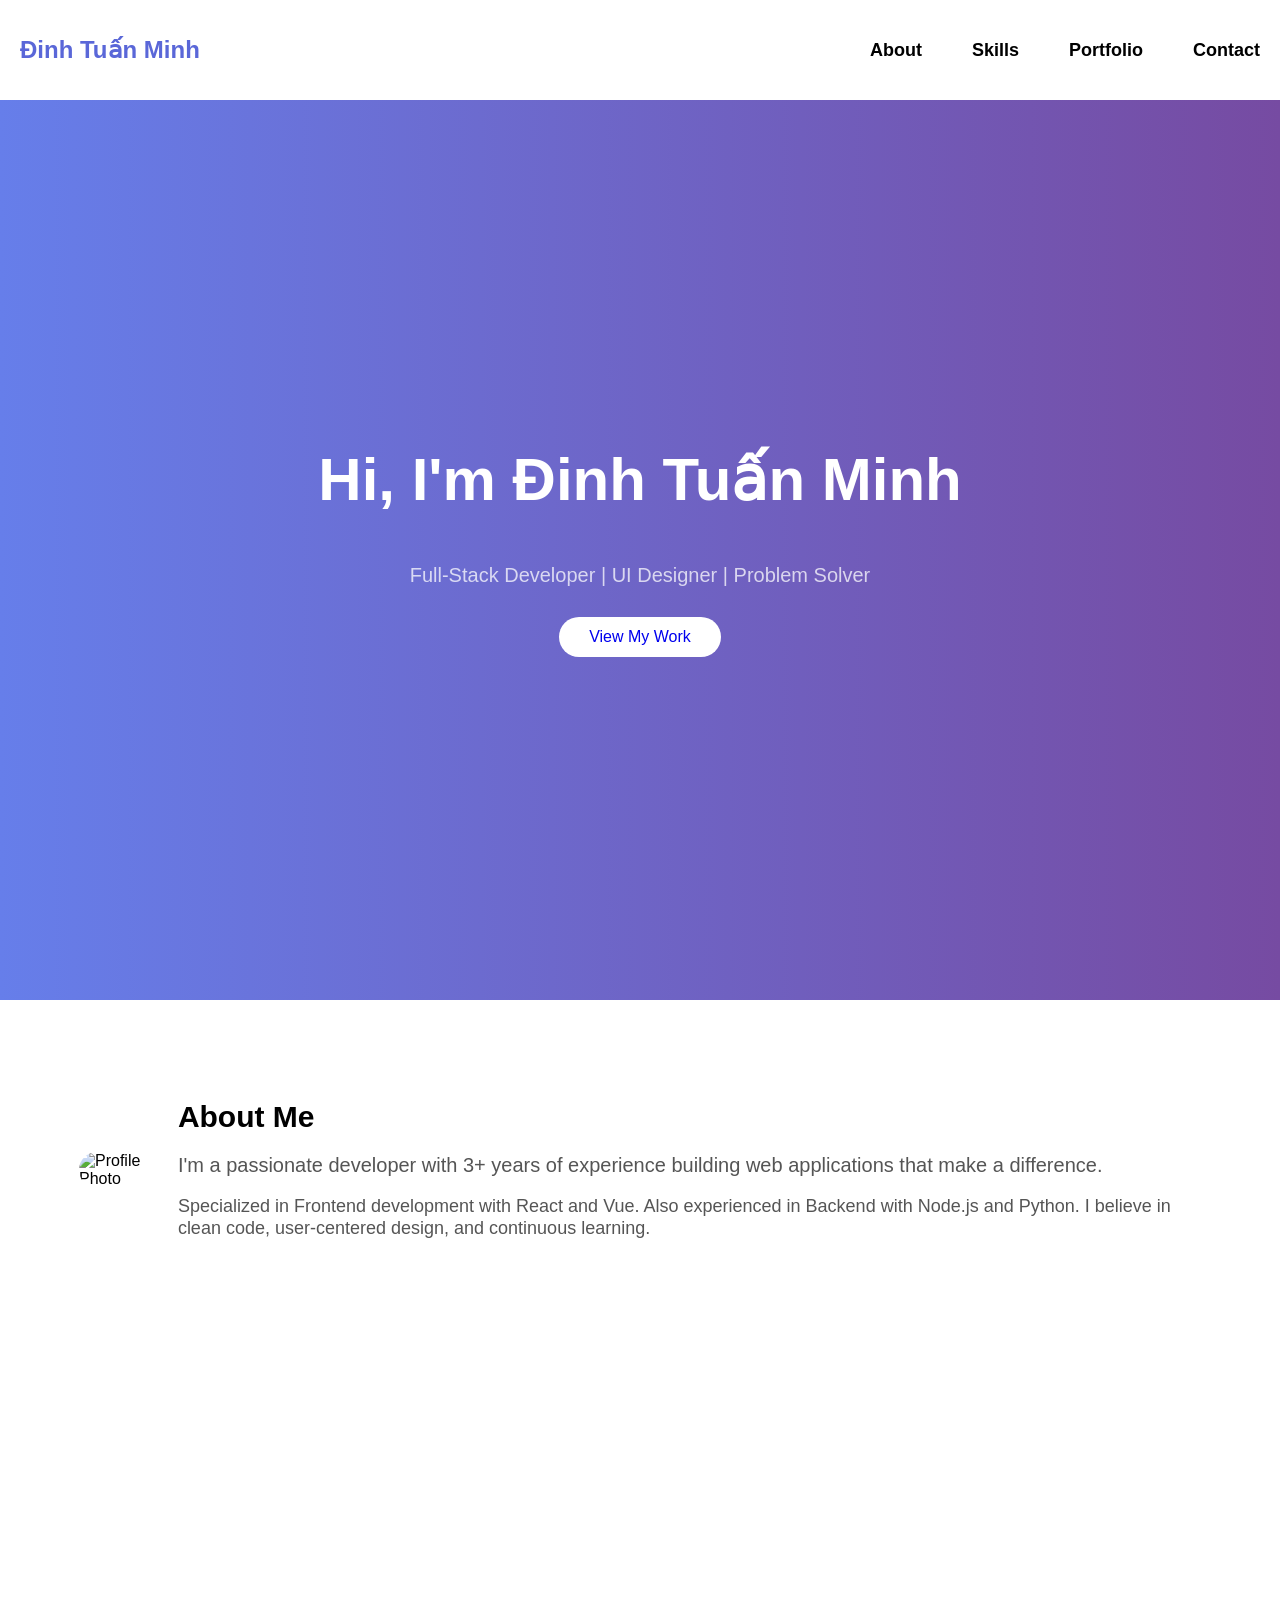
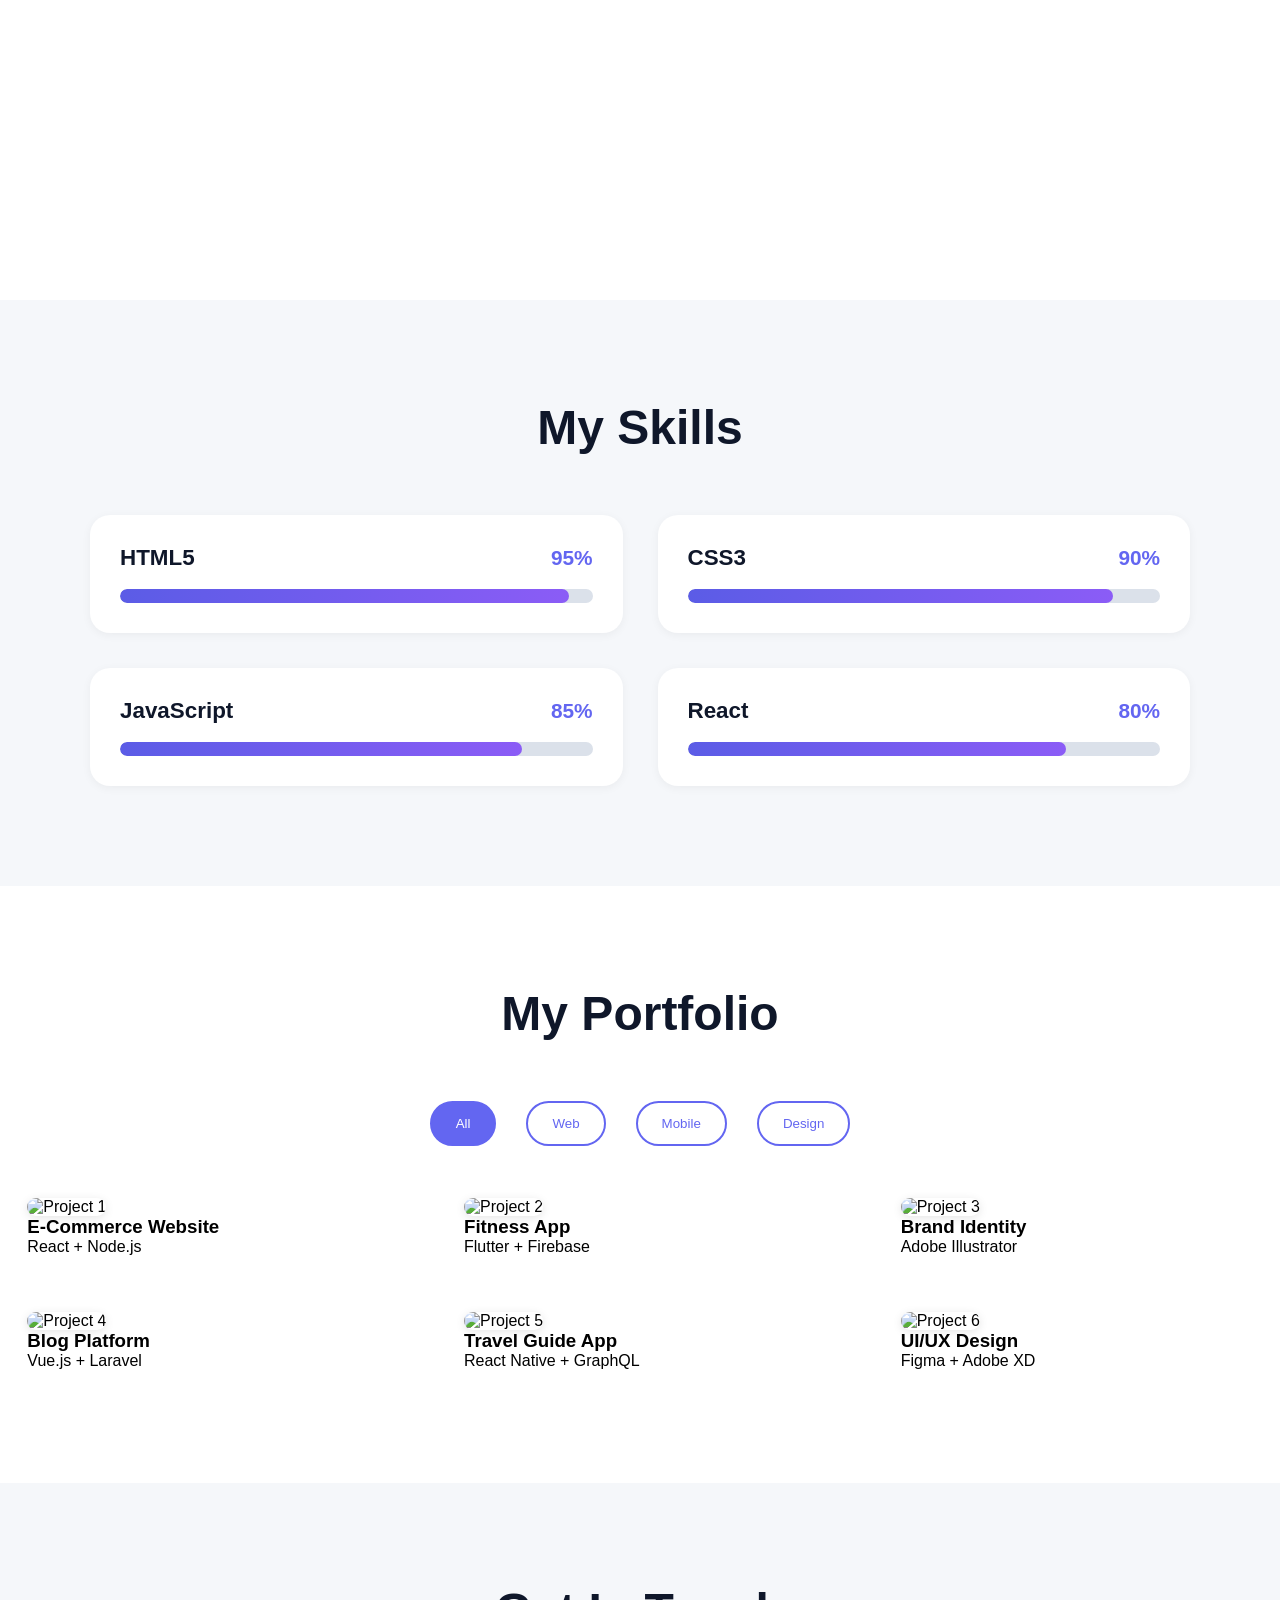
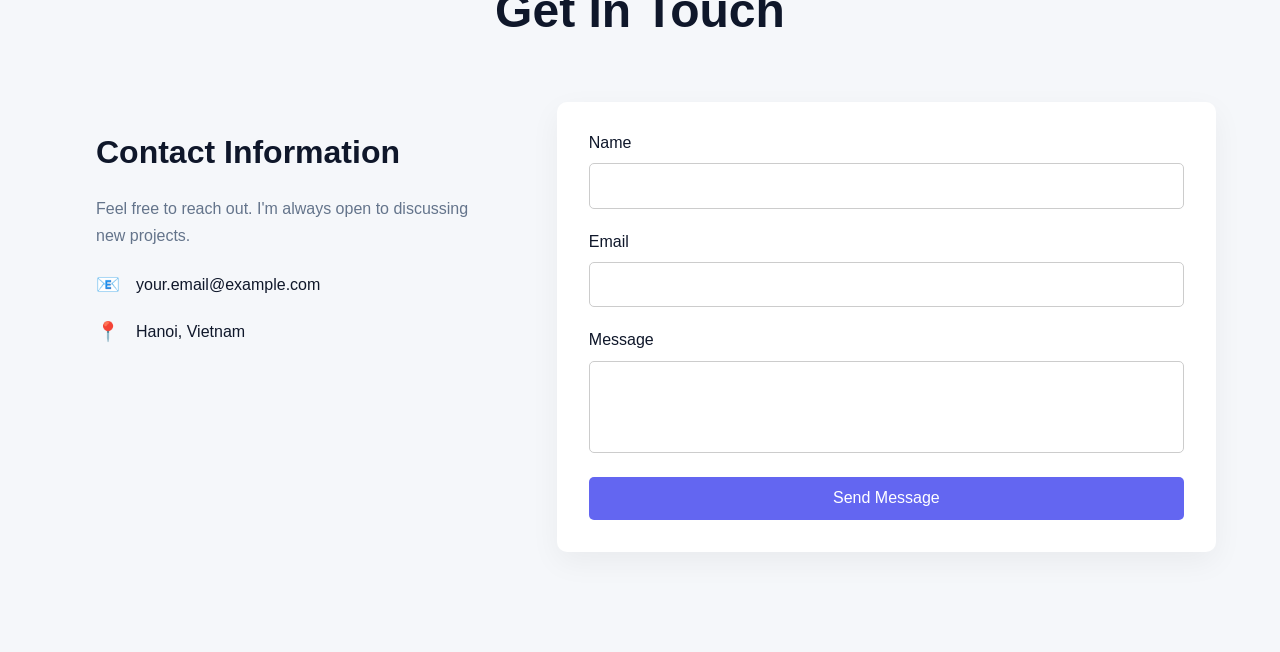
==== commit d63c43a1: "[STYLE] restyle <img> in about section" ====
--- a/project/portfolio_site/6_5_2026.html
+++ b/project/portfolio_site/6_5_2026.html
@@ -28,7 +28,7 @@
         <div class="container">
             <div class="about-grid">
                 <div class="about-image">
-                    <img src="https://via.placeholder.com/400x400" alt="Profile Photo">
+                    <img src="https://encrypted-tbn0.gstatic.com/images?q=tbn:ANd9GcSwdjiU_Q-FLJydGqnNnPsh4TSI9zRks86b4dTK4Wbmyg&s=10" alt="Profile Photo">
                 </div>
                 <div class="about-content">
                     <h2>About Me</h2>
@@ -97,7 +97,7 @@
             </div>
             <div class="portfolio-grid">
                 <div class="portfolio-item" data-category="web">
-                    <img src="https://encrypted-tbn0.gstatic.com/images?q=tbn:ANd9GcSwdjiU_Q-FLJydGqnNnPsh4TSI9zRks86b4dTK4Wbmyg&s=10" alt="Project 1">
+                    <img src="ttps://encrypted-tbn0.gstatic.com/images?q=tbn:ANd9GcSwdjiU_Q-FLJydGqnNnPsh4TSI9zRks86b4dTK4Wbmyg&s=10" alt="Project 1">
                     <div class="portfolio-overlay">
                         <h3>E-Commerce Website</h3>
                         <p>React + Node.js</p>
@@ -111,7 +111,7 @@
                     </div>
                 </div>
                 <div class="portfolio-item" data-category="design">
-                    <img src="https://encrypted-tbn0.gstatic.com/images?q=tbn:ANd9GcSwdjiU_Q-FLJydGqnNnPsh4TSI9zRks86b4dTK4Wbmyg&s=10" alt="Project 3">
+                    <img src="htthps://encrypted-tbn0.gstatic.com/images?q=tbn:ANd9GcSwdjiU_Q-FLJydGqnNnPsh4TSI9zRks86b4dTK4Wbmyg&s=10" alt="Project 3">
                     <div class="portfolio-overlay">
                         <h3>Brand Identity</h3>
                         <p>Adobe Illustrator</p>
--- a/project/portfolio_site/css/02.css
+++ b/project/portfolio_site/css/02.css
@@ -5,21 +5,33 @@
     font-family: 'Segoe UI', sans-serif
 }
 
+
+.about-section
+{
+    padding: 100px 0;
+    min-height: 100vh;
+}
+
+.about-section .container
+{
+    width: 90%;
+    max-width: 1400px;
+    margin: 0 auto; 
+}
+
 .about-grid 
 {
-    display: grid;
-    grid-template-columns: 1fr 5fr;
-    gap: 20px;
-    padding: 20px;
-    width: 95%;
-    margin: 0 auto;
+    display: flex;
+    align-items: center;
+    gap: 1.5rem;
+    padding: 0 15px;
+
 }
 
-.about-image 
+.about-image img 
 {
     width: 100%;
-    height: auto;
-    border-radius: 10px;
+    border-radius: 999px;
 }
 
 .about-content 
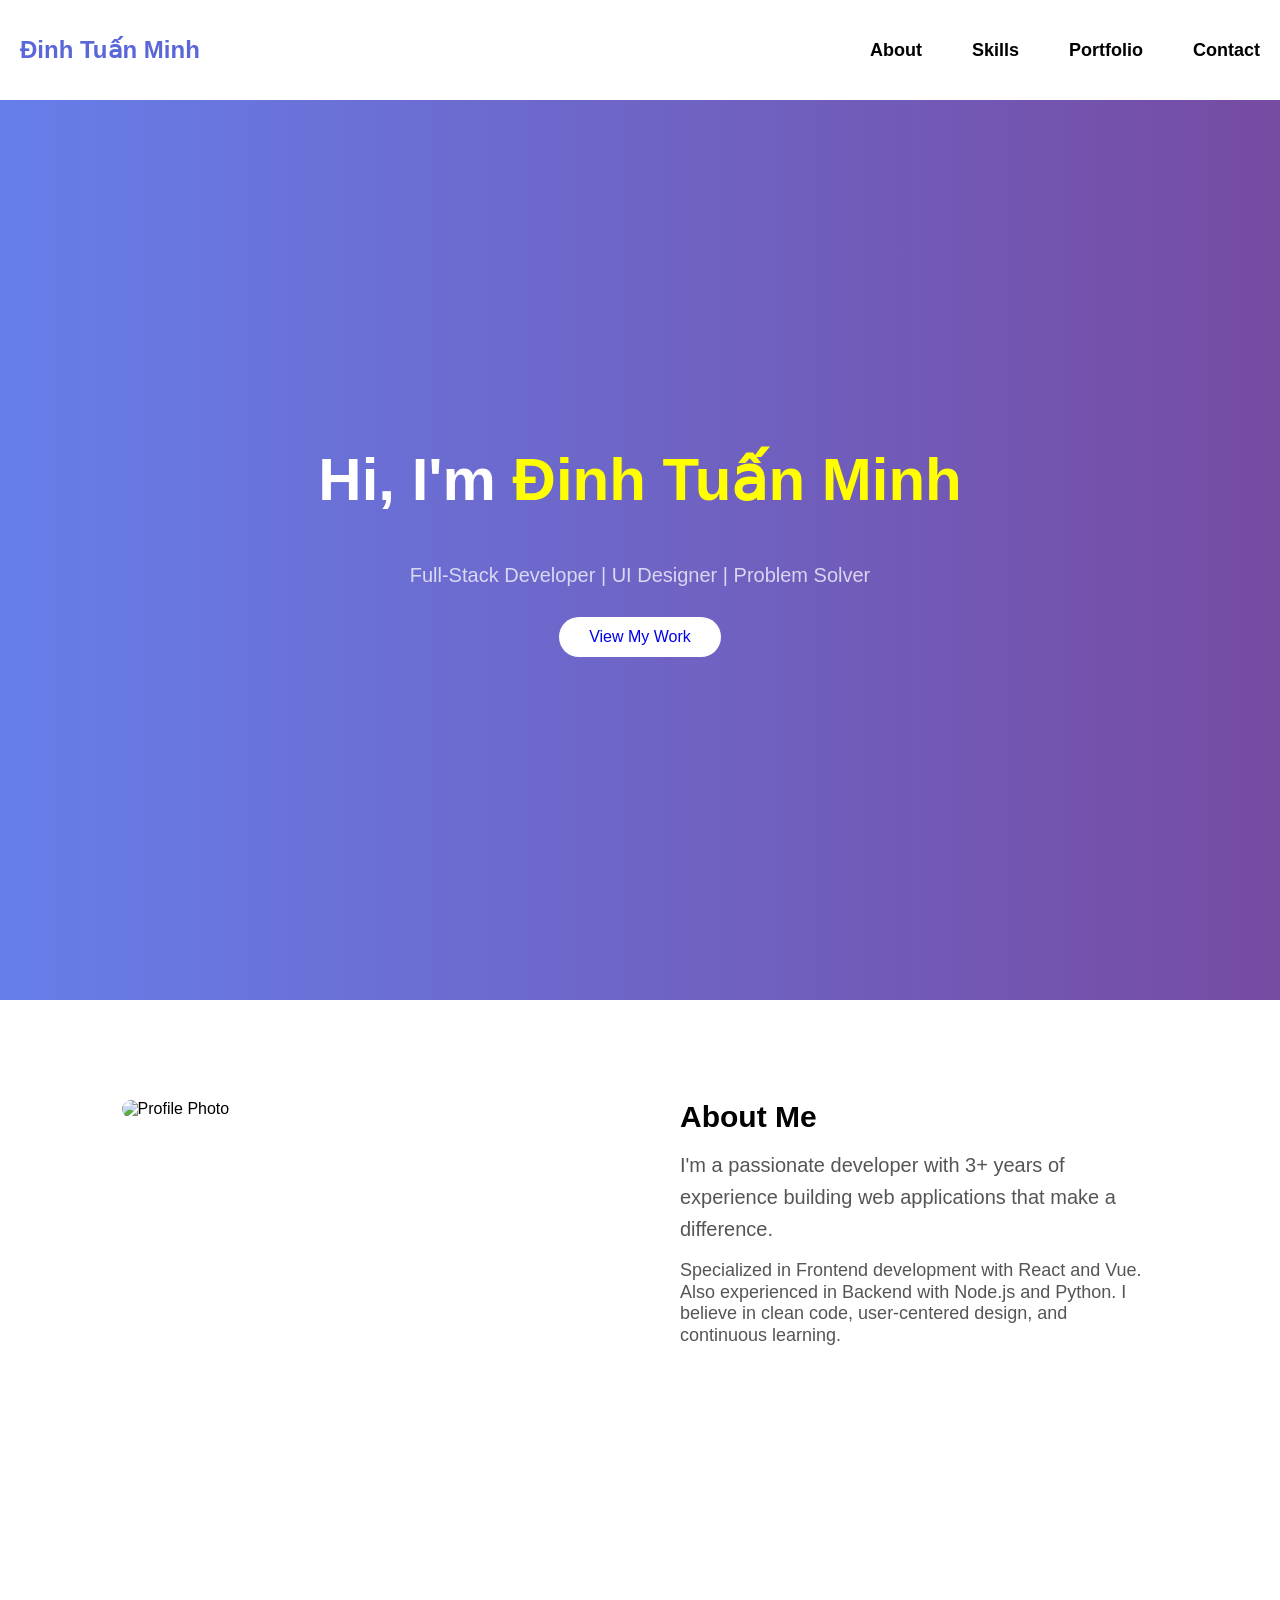
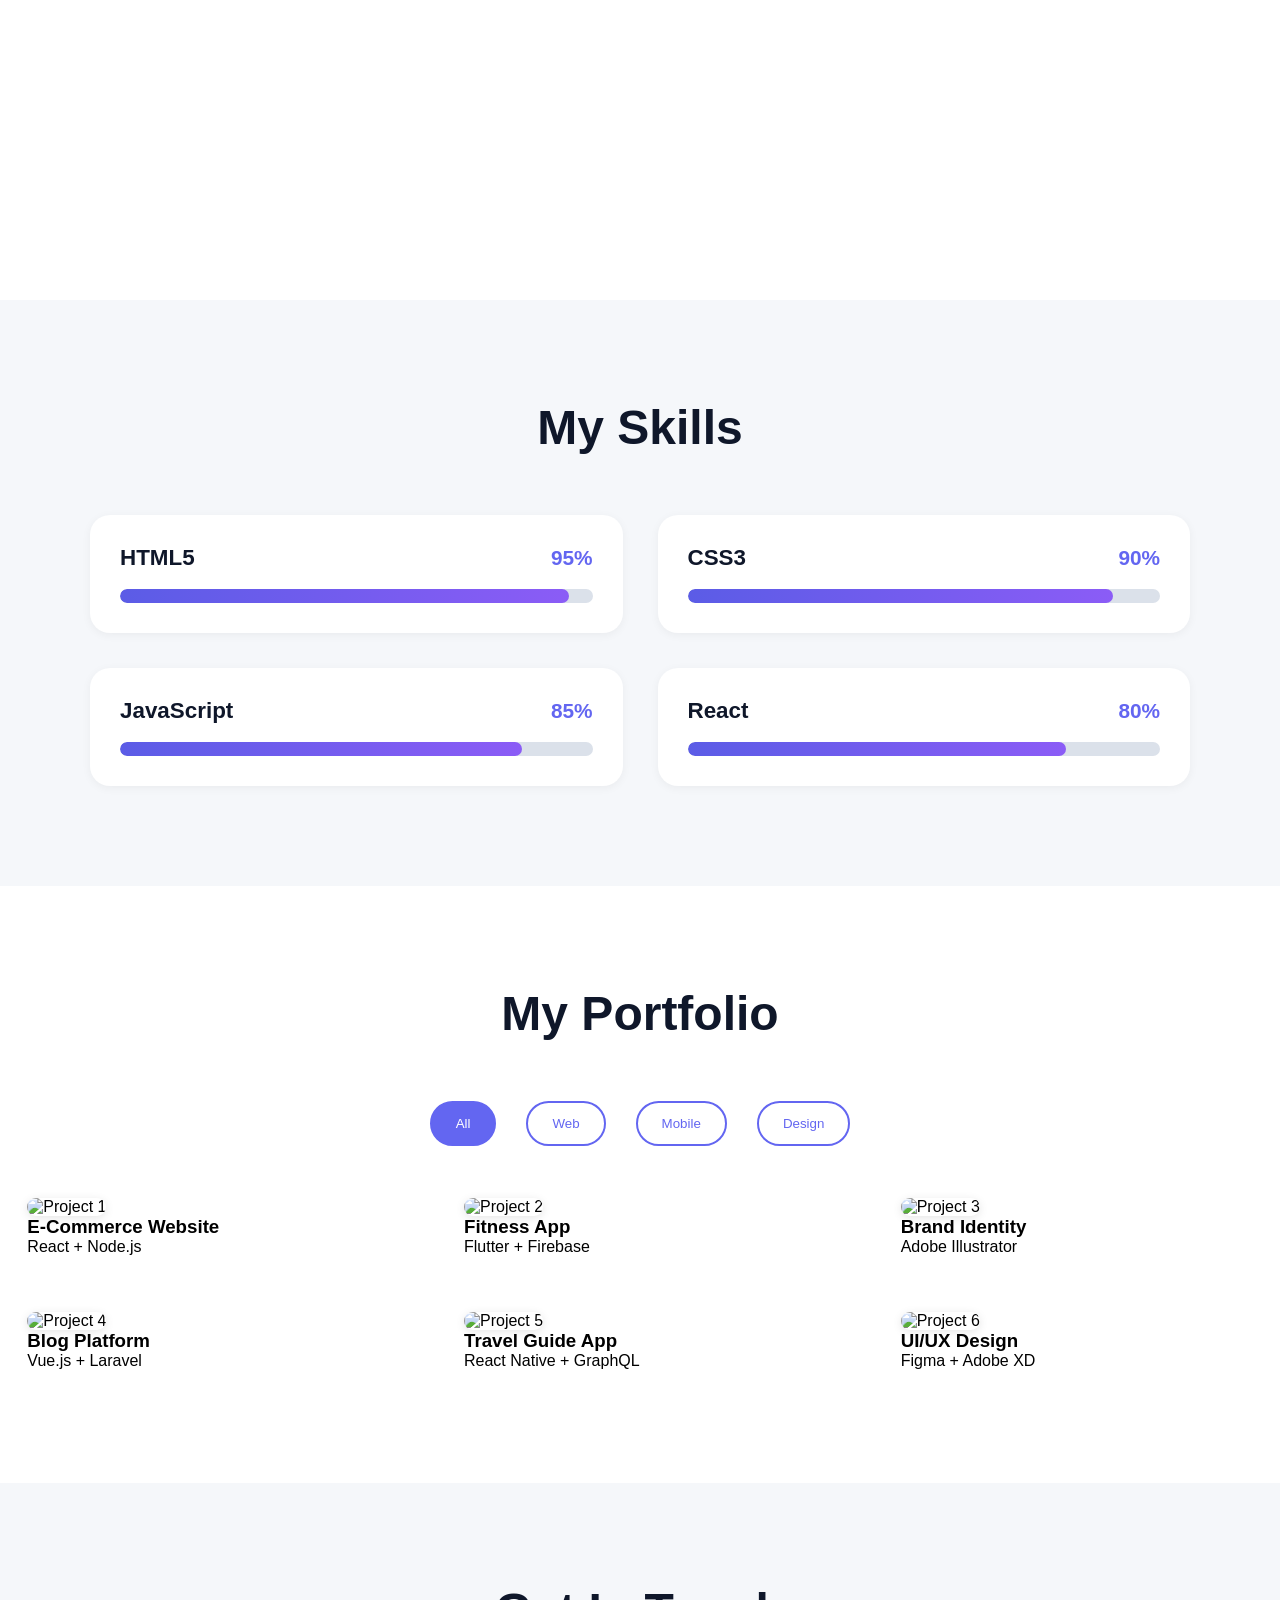
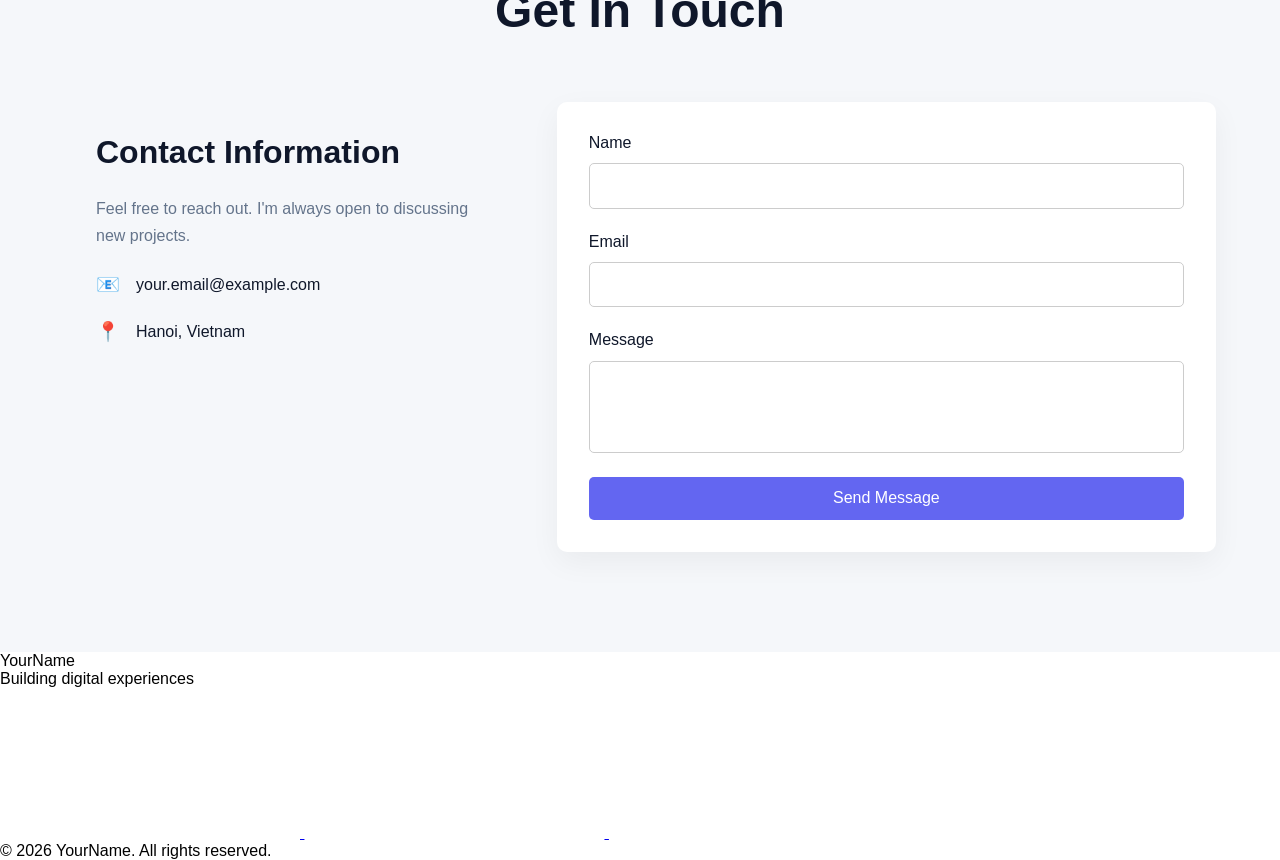
==== commit 8b901751: "[FEATURE] add footer section" ====
--- a/project/portfolio_site/6_5_2026.html
+++ b/project/portfolio_site/6_5_2026.html
@@ -20,7 +20,7 @@
             </nav>
     </header>
     <section class="hero">
-        <h1>Hi, I'm Đinh Tuấn Minh</h1>
+        <h1>Hi, I'm <span style="color: yellow;">Đinh Tuấn Minh</span></h1>
         <p>Full-Stack Developer | UI Designer | Problem Solver</p>
         <a href="#portfolio" class="cta-button">View My Work</a>
     </section>
@@ -97,7 +97,7 @@
             </div>
             <div class="portfolio-grid">
                 <div class="portfolio-item" data-category="web">
-                    <img src="ttps://encrypted-tbn0.gstatic.com/images?q=tbn:ANd9GcSwdjiU_Q-FLJydGqnNnPsh4TSI9zRks86b4dTK4Wbmyg&s=10" alt="Project 1">
+                    <img src="https://encrypted-tbn0.gstatic.com/images?q=tbn:ANd9GcSwdjiU_Q-FLJydGqnNnPsh4TSI9zRks86b4dTK4Wbmyg&s=10" alt="Project 1">
                     <div class="portfolio-overlay">
                         <h3>E-Commerce Website</h3>
                         <p>React + Node.js</p>
@@ -111,7 +111,7 @@
                     </div>
                 </div>
                 <div class="portfolio-item" data-category="design">
-                    <img src="htthps://encrypted-tbn0.gstatic.com/images?q=tbn:ANd9GcSwdjiU_Q-FLJydGqnNnPsh4TSI9zRks86b4dTK4Wbmyg&s=10" alt="Project 3">
+                    <img src="https://encrypted-tbn0.gstatic.com/images?q=tbn:ANd9GcSwdjiU_Q-FLJydGqnNnPsh4TSI9zRks86b4dTK4Wbmyg&s=10" alt="Project 3">
                     <div class="portfolio-overlay">
                         <h3>Brand Identity</h3>
                         <p>Adobe Illustrator</p>
@@ -175,5 +175,27 @@
             </div>
         </div>
     </section>
+    <footer class="footer">
+    <div class="container">
+        <div class="footer-content">
+            <div class="footer-logo">YourName</div>
+            <p class="footer-tagline">Building digital experiences</p>
+            <div class="social-links">
+                <a href="#" class="social-link" aria-label="GitHub">
+                    <svg><!-- GitHub icon --></svg>
+                </a>
+                <a href="#" class="social-link" aria-label="LinkedIn">
+                    <svg><!-- LinkedIn icon --></svg>
+                </a>
+                <a href="#" class="social-link" aria-label="Email">
+                    <svg><!-- Email icon --></svg>
+                </a>
+            </div>
+        </div>
+        <div class="footer-bottom">
+            <p>&copy; 2026 YourName. All rights reserved.</p>
+        </div>
+    </div>
+</footer>
 </body>
 </html>
--- a/project/portfolio_site/css/02.css
+++ b/project/portfolio_site/css/02.css
@@ -21,16 +21,17 @@
 
 .about-grid 
 {
-    display: flex;
-    align-items: center;
-    gap: 1.5rem;
-    padding: 0 15px;
+    display: grid;
+    width: 90%;
+    margin: 0 auto;
+    grid-template-columns: repeat(2, minmax(200px, 1fr));
+    gap: 5rem;
 
 }
 
 .about-image img 
 {
-    width: 100%;
+    width: 400px;
     border-radius: 999px;
 }
 
--- a/project/portfolio_site/css/04.css
+++ b/project/portfolio_site/css/04.css
@@ -120,4 +120,5 @@
     font-size: 1rem;
     cursor: pointer;
     transition: background-color 0.3s ease;
-}+}
+
